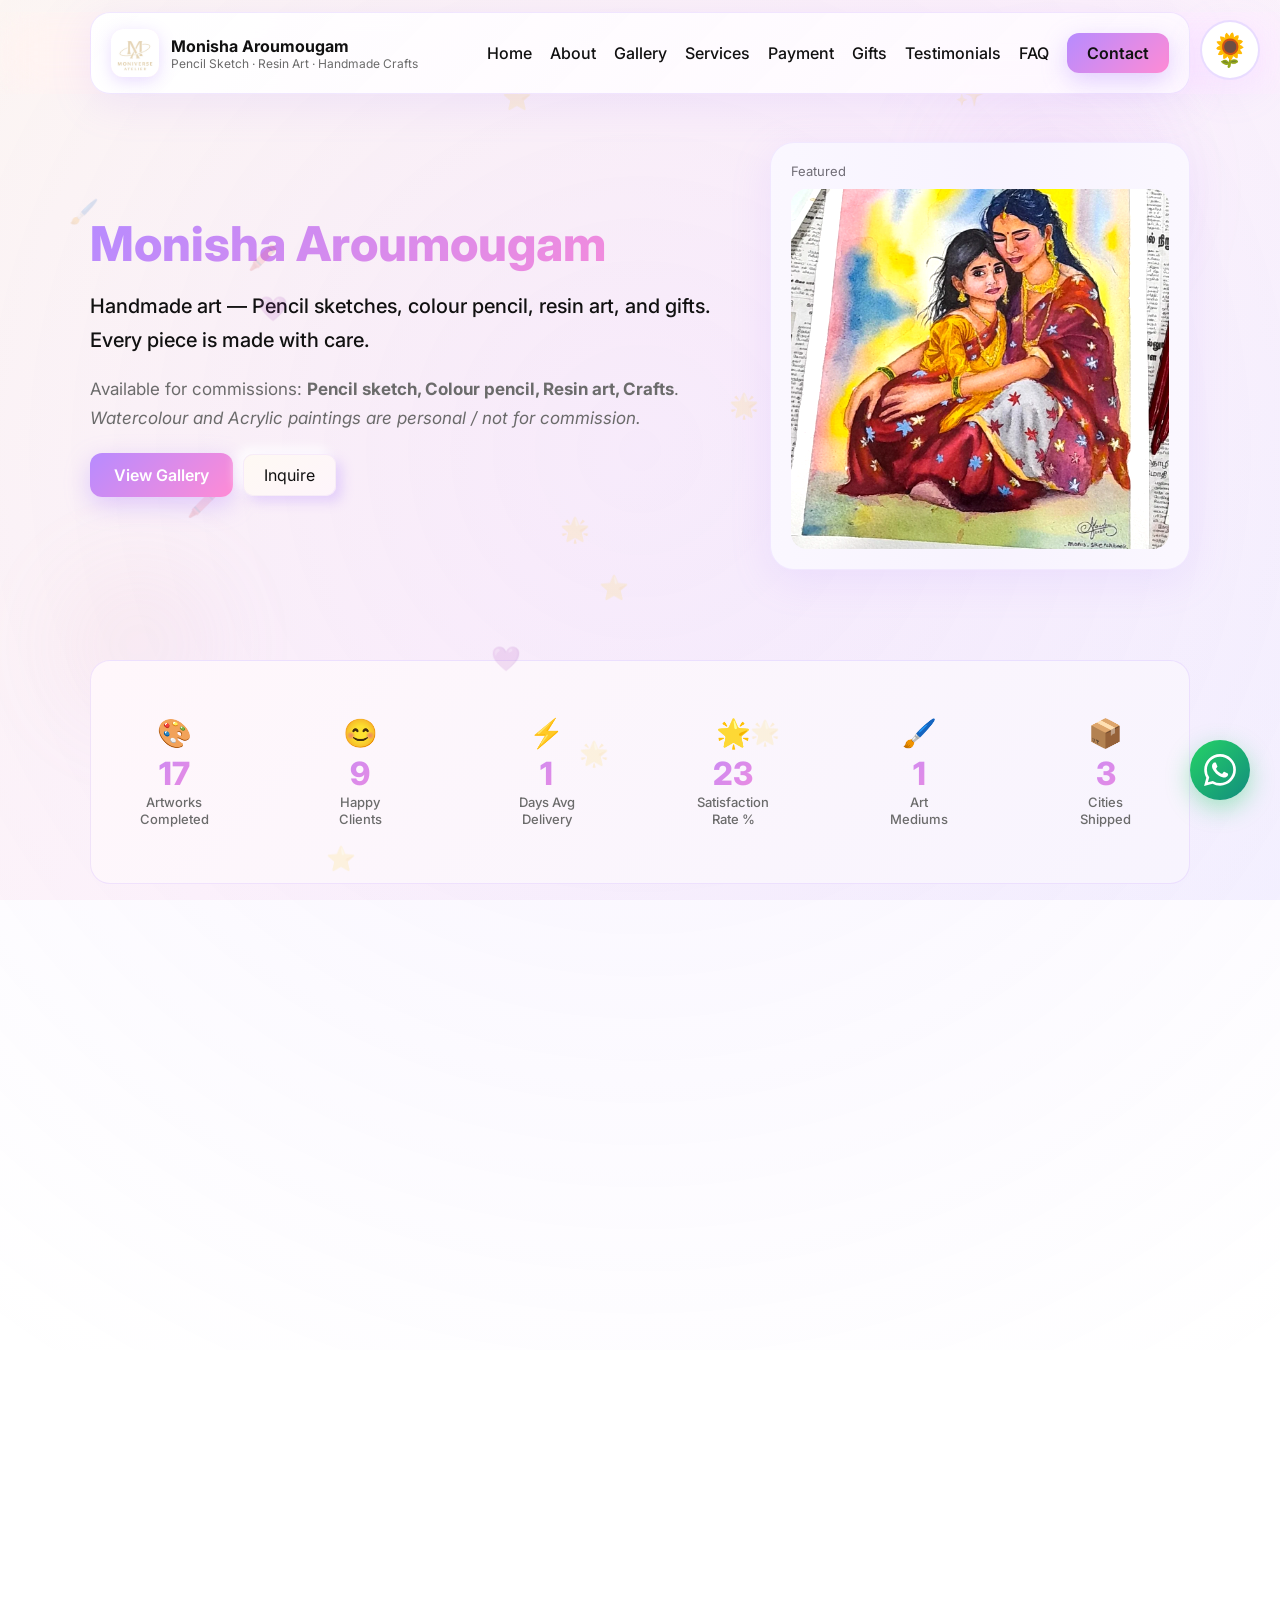
==== index.html @ b769e601 "Add files via upload" ====
﻿<!doctype html>
<html lang="en">

<head>
  <meta charset="utf-8" />
  <meta name="viewport" content="width=device-width, initial-scale=1" />
  <title>Monisha A — Portfolio | Pencil Sketches, Resin Art & Handmade Crafts</title>
  <meta name="description"
    content="Portfolio of Monisha Aroumougam — Professional artist specializing in pencil sketches, colour pencil art, resin art, and handmade crafts. Commission-based artwork available." />

  <!-- Favicon -->
  <link rel="icon" type="image/jpeg" href="DP2.jpg" />
  <link rel="apple-touch-icon" href="DP2.jpg" />
  <!-- Open Graph Meta Tags for Social Media -->
  <meta property="og:title" content="Monisha A — Artist Portfolio" />
  <meta property="og:description"
    content="Professional artist specializing in pencil sketches, colour pencil, resin art, and handmade crafts. Available for commissions." />
  <meta property="og:image" content="Featured-Image.webp" />
  <meta property="og:url" content="https://moniverse-atelier.vercel.app" />
  <meta property="og:type" content="website" />

  <!-- Twitter Card Meta Tags -->
  <meta name="twitter:card" content="summary_large_image" />
  <meta name="twitter:title" content="Monisha A — Artist Portfolio" />
  <meta name="twitter:description"
    content="Professional artist specializing in pencil sketches, colour pencil, resin art, and handmade crafts." />
  <meta name="twitter:image" content="Featured-Image.webp" />

  <!-- Additional SEO -->
  <meta name="keywords"
    content="pencil sketch artist, colour pencil art, resin art, handmade crafts, portrait artist, commission art, Pondicherry artist" />
  <meta name="author" content="Monisha Aroumougam" />
  <meta name="theme-color" content="#b78bff" />
  <link rel="preconnect" href="https://fonts.googleapis.com">
  <link rel="preconnect" href="https://fonts.gstatic.com" crossorigin>
  <link href="https://fonts.googleapis.com/css2?family=Inter:wght@400;500;600;700&display=swap" rel="stylesheet">
  <link rel="stylesheet" href="style.css">
</head>

<body>
  <!-- Loading Screen -->
  <div class="loading-screen">
    <div class="loader"></div>
  </div>

  <!-- Dark Mode Toggle -->
  <button class="theme-toggle" id="themeToggle" aria-label="Toggle dark mode">
    <span class="sunflower">🌻</span>
    <span class="owl">🦉</span>
  </button>

  <!-- Scroll Progress Indicator -->
  <div class="scroll-progress" id="scrollProgress"></div>

  <!-- Scroll to Top Button -->
  <button class="scroll-top" id="scrollTop" aria-label="Scroll to top">
    <svg fill="currentColor" viewBox="0 0 24 24">
      <path d="M7 14l5-5 5 5z" />
    </svg>
  </button>

  <!-- Floating WhatsApp Button -->
  <a href="https://wa.me/918903539297?text=Hi%20Monisha,%20I'm%20interested%20in%20commissioning%20artwork!"
    class="whatsapp-float" target="_blank" aria-label="Chat on WhatsApp">
    <svg viewBox="0 0 24 24">
      <path
        d="M17.472 14.382c-.297-.149-1.758-.867-2.03-.967-.273-.099-.471-.148-.67.15-.197.297-.767.966-.94 1.164-.173.199-.347.223-.644.075-.297-.15-1.255-.463-2.39-1.475-.883-.788-1.48-1.761-1.653-2.059-.173-.297-.018-.458.13-.606.134-.133.298-.347.446-.52.149-.174.198-.298.298-.497.099-.198.05-.371-.025-.52-.075-.149-.669-1.612-.916-2.207-.242-.579-.487-.5-.669-.51-.173-.008-.371-.01-.57-.01-.198 0-.52.074-.792.372-.272.297-1.04 1.016-1.04 2.479 0 1.462 1.065 2.875 1.213 3.074.149.198 2.096 3.2 5.077 4.487.709.306 1.262.489 1.694.625.712.227 1.36.195 1.871.118.571-.085 1.758-.719 2.006-1.413.248-.694.248-1.289.173-1.413-.074-.124-.272-.198-.57-.347m-5.421 7.403h-.004a9.87 9.87 0 01-5.031-1.378l-.361-.214-3.741.982.998-3.648-.235-.374a9.86 9.86 0 01-1.51-5.26c.001-5.45 4.436-9.884 9.888-9.884 2.64 0 5.122 1.03 6.988 2.898a9.825 9.825 0 012.893 6.994c-.003 5.45-4.437 9.884-9.885 9.884m8.413-18.297A11.815 11.815 0 0012.05 0C5.495 0 .16 5.335.157 11.892c0 2.096.547 4.142 1.588 5.945L.057 24l6.305-1.654a11.882 11.882 0 005.683 1.448h.005c6.554 0 11.89-5.335 11.893-11.893a11.821 11.821 0 00-3.48-8.413Z" />
    </svg>
  </a>

  <header>
    <div class="container navbar">
      <div class="logo">
        <div class="mark">
          <img src="DP2.jpg" alt="Monisha Aroumougam"
            style="width:48px;height:48px;border-radius:12px;object-fit:cover;" />
        </div>
        <div>
          <div style="font-weight:700;color:var(--text)">Monisha Aroumougam</div>
          <div style="font-size:12px;color:var(--muted)">Pencil Sketch · Resin Art · Handmade Crafts</div>
        </div>
      </div>
      <nav>
        <ul>
          <li><a href="#home">Home</a></li>
          <li><a href="#about">About</a></li>
          <li><a href="#gallery">Gallery</a></li>
          <li><a href="#services">Services</a></li>
          <li><a href="#payment-methods">Payment</a></li>
          <li><a href="#gift-recommendations">Gifts</a></li>
          <li><a href="#testimonials">Testimonials</a></li>
          <li><a href="#faq">FAQ</a></li>
          <li><a href="#contact" class="cta">Contact</a></li>
        </ul>
      </nav>
      <button class="hamburger" aria-label="menu" id="menuBtn">☰</button>
    </div>
  </header>

  <!-- Parallax Background Shapes -->
  <div class="parallax-bg" id="parallaxBg">
    <div class="parallax-shape shape-1"></div>
    <div class="parallax-shape shape-2"></div>
  </div>

  <main class="container">
    <section id="home" class="hero">
      <div class="hero-left">
        <h1>Monisha Aroumougam</h1>
        <p class="lead">Handmade art — Pencil sketches, colour pencil, resin art, and gifts. Every piece is made with
          care.</p>
        <p>Available for commissions: <strong>Pencil sketch, Colour pencil, Resin art, Crafts</strong>.<br>
          <em>Watercolour and Acrylic paintings are personal / not for commission.</em></p>
        <div style="margin-top:16px;display:flex;gap:10px;align-items:center;flex-wrap:wrap;">
          <a href="#gallery" class="cta"
            style="padding:12px 24px;border-radius:12px;font-weight:600;text-decoration:none;position:relative;z-index:1;">View
            Gallery</a>
          <a href="#contact" class="neuro-btn"
            style="padding:10px 20px;border-radius:10px;color:var(--text);text-decoration:none;position:relative;z-index:1;">Inquire</a>
        </div>
      </div>

      <aside class="hero-card float-element">
        <div style="font-size:13px;color:var(--muted);margin-bottom:10px">Featured</div>
        <div class="featured sketch-effect" id="featured">
          <!-- replace with a featured artwork -->
          <img src="Featured-Image.webp" alt="Featured artwork" loading="lazy" />
        </div>
      </aside>
    </section>

    <!-- Floating Art Particles Background -->
    <div class="particle-bg" id="particleBg"></div>

    <!-- Stats Section -->
    <div class="stats-section animated-gradient">
      <div class="stats-grid">
        <div class="stat-item">
          <div class="stat-icon">🎨</div>
          <div class="stat-number" data-target="75">0</div>
          <div class="stat-label">Artworks<br>Completed</div>
        </div>
        <div class="stat-item">
          <div class="stat-icon">😊</div>
          <div class="stat-number" data-target="40">0</div>
          <div class="stat-label">Happy<br>Clients</div>
        </div>
        <div class="stat-item">
          <div class="stat-icon">⚡</div>
          <div class="stat-number" data-target="5">0</div>
          <div class="stat-label">Days Avg<br>Delivery</div>
        </div>
        <div class="stat-item">
          <div class="stat-icon">🌟</div>
          <div class="stat-number" data-target="100">0</div>
          <div class="stat-label">Satisfaction<br>Rate %</div>
        </div>
        <div class="stat-item">
          <div class="stat-icon">🖌️</div>
          <div class="stat-number" data-target="6">0</div>
          <div class="stat-label">Art<br>Mediums</div>
        </div>
        <div class="stat-item">
          <div class="stat-icon">📦</div>
          <div class="stat-number" data-target="15">0</div>
          <div class="stat-label">Cities<br>Shipped</div>
        </div>
      </div>
    </div>

    <!-- Signature Section -->
    <div class="signature-container" id="signatureSection">
      <img src="Signature.jpg" alt="Monisha's Signature" class="signature-img" id="signatureImg"
        onerror="this.style.display='none'" />
    </div>

    <section id="about" class="glass-card" style="padding: 60px 0; margin: 20px 0; border-radius: 20px;">
      <h2 class="section-title">About</h2>
      <div class="about-grid">
        <div class="about-card glass-card">
          <p style="margin-top:0">Monisha Aroumougam is an independent artist who creates pencil sketches, colour pencil
            pieces, resin art and handmade crafts. She enjoys working with texture, subtle colour palettes and sometimes
            experiments with watercolour & acrylic for personal projects.</p>
          <p class="lead">She currently does not take commissions for Watercolour and Acrylic Painting.</p>
          <p style="color:var(--muted)">Location: Pondicherry, India · Languages: English, Tamil</p>
        </div>
        <div>
          <div
            style="background:linear-gradient(135deg,#fff7fb,#f6f9ff);padding:12px;border-radius:12px;box-shadow:var(--shadow)">
            <img src="DP2.jpg" alt="Artist photo" style="border-radius:10px;" />
          </div>
        </div>
      </div>
    </section>

    <section id="gallery">
      <h2 class="section-title">Gallery</h2>
      <p class="lead">Click an image to view larger. Use filters to see specific categories.</p>

      <div class="filters" id="filters">
        <button class="filter-btn active" data-filter="all">All</button>
        <button class="filter-btn" data-filter="pencil">Pencil Sketch</button>
        <button class="filter-btn" data-filter="colour">Colour Pencil</button>
        <button class="filter-btn" data-filter="watercolour">Watercolour (Not for commission)</button>
        <button class="filter-btn" data-filter="acrylic">Acrylic (Not for commission)</button>
        <button class="filter-btn" data-filter="resin">Resin Art</button>
        <button class="filter-btn" data-filter="craft">Handmade Crafts</button>
      </div>

      <div class="grid" id="galleryGrid">
        <!-- Example cards - replace src with real images -->

        <div class="card sketch-effect sketch-draw" data-cat="pencil">
          <img src="Pencil-Image.webp" alt="Pencil sketch 1" loading="lazy" />
          <div class="meta">
            <div style="font-weight:600">Pencil Sketch — Portrait</div>
            <div class="badge">Pencil</div>
          </div>
        </div>

        <div class="card sketch-effect sketch-draw" data-cat="colour">
          <img src="ColorPencil-Image.webp" alt="Colour pencil 1" loading="lazy" />
          <div class="meta">
            <div style="font-weight:600">Colour Pencil — Flower study</div>
            <div class="badge">Colour Pencil</div>
          </div>
        </div>

        <div class="card sketch-effect sketch-draw" data-cat="watercolour">
          <img src="WaterColor-Image.webp" alt="Watercolour 1" loading="lazy" />
          <div class="meta">
            <div style="font-weight:600">Watercolour — Study</div>
            <div class="badge">Watercolour — Personal</div>
          </div>
        </div>

        <div class="card" data-cat="acrylic" data-images="Acrylic-Image.webp, acrylic 31.jpeg, arcylic 32.jpeg">
          <img src="Acrylic-Image.webp" alt="Acrylic 1" loading="lazy" />
          <div class="meta">
            <div style="font-weight:600">Acrylic — Experiment</div>
            <div class="badge">Acrylic — Personal</div>
          </div>
        </div>

        <div class="card" data-cat="resin"
          data-images="ResinArt-Image.webp, ResinArt2-Image.webp, ResinArt3-Image.jpeg">
          <img src="ResinArt-Image.webp" alt="Resin art preview" loading="lazy" />
          <div class="meta">
            <div style="font-weight:600">Resin Coaster — Ocean theme</div>
            <div class="badge">Resin</div>
          </div>
        </div>


        <div class="card" data-cat="craft">
          <img src="Handmade-Image.webp" alt="Handmade card 1" />
          <div class="meta">
            <div style="font-weight:600">Handmade Card — Birthday</div>
            <div class="badge">Craft</div>
          </div>
        </div>

      </div>

      <!-- Lightbox -->
      <div class="lightbox" id="lightbox">
        <button id="prevBtn" class="lightbox-nav-btn lightbox-prev" aria-label="Previous image">◀</button>
        <div class="view">
          <button id="closeLight" class="lightbox-close">✕</button>
          <img id="lightboxImage" src="" alt="Artwork" />
        </div>
        <button id="nextBtn" class="lightbox-nav-btn lightbox-next" aria-label="Next image">▶</button>
      </div>


    </section>


    <section id="services">
      <h2 class="section-title">Pricing & Commissions</h2>
      <p class="lead">
        Beginner strategy: affordable rates to build portfolio.<br>
        Models: by size, by medium, by complexity.<br>
        <strong>For detailed pricing and custom quotes, DM me on WhatsApp!</strong>
      </p>

      <div class="services-grid">
        <div class="service">
          <h3>Pencil Sketch</h3>
          <p class="lead">A4 = ₹500 · A3 = ₹1000</p>
          <p style="font-weight:700">+ ₹500 per extra character/head</p>
        </div>

        <div class="service">
          <h3>Colour Pencil</h3>
          <p class="lead">A4 = ₹1000 · A3 = ₹1800</p>
          <p style="font-weight:700">+ ₹700 per extra character/head</p>
        </div>

        <div class="service not-available">
          <h3>Watercolour</h3>
          <p class="lead">Personal works — not accepting commissions.</p>
          <p style="font-weight:700">Not Available</p>
        </div>

        <div class="service not-available">
          <h3>Acrylic Painting</h3>
          <p class="lead">Personal / experimental works — not accepting commissions.</p>
          <p style="font-weight:700">Not Available</p>
        </div>

        <div class="service">
          <h3>Resin Art</h3>
          <p class="lead">Custom resin pieces — pricing based on size/design.</p>
          <p style="font-weight:700">Starting ₹150</p>
        </div>

        <div class="service">
          <h3>Handmade Crafts</h3>
          <p class="lead">Cards, small gifts, custom packaging.</p>
          <p style="font-weight:700">Custom pricing</p>
        </div>


      </div>
      </div>
    </section>

    <!-- Instagram Call-to-Action Section -->
    <section id="instagram" class="instagram-section">
      <div class="instagram-header">
        <h2 class="section-title">Follow My Journey</h2>
        <p class="lead">See my latest artworks and behind-the-scenes on Instagram</p>
        <a href="https://www.instagram.com/moniverse_atelier?igsh=ODVkd2xha3pjNDhz" target="_blank"
          class="instagram-handle">
          <svg width="24" height="24" viewBox="0 0 24 24" fill="white">
            <path
              d="M12 2.163c3.204 0 3.584.012 4.85.07 3.252.148 4.771 1.691 4.919 4.919.058 1.265.069 1.645.069 4.849 0 3.205-.012 3.584-.069 4.849-.149 3.225-1.664 4.771-4.919 4.919-1.266.058-1.644.07-4.85.07-3.204 0-3.584-.012-4.849-.07-3.26-.149-4.771-1.699-4.919-4.92-.058-1.265-.07-1.644-.07-4.849 0-3.204.013-3.583.07-4.849.149-3.227 1.664-4.771 4.919-4.919 1.266-.057 1.645-.069 4.849-.069zm0-2.163c-3.259 0-3.667.014-4.947.072-4.358.2-6.78 2.618-6.98 6.98-.059 1.281-.073 1.689-.073 4.948 0 3.259.014 3.668.072 4.948.2 4.358 2.618 6.78 6.98 6.98 1.281.058 1.689.072 4.948.072 3.259 0 3.668-.014 4.948-.072 4.354-.2 6.782-2.618 6.979-6.98.059-1.28.073-1.689.073-4.948 0-3.259-.014-3.667-.072-4.947-.196-4.354-2.617-6.78-6.979-6.98-1.281-.059-1.69-.073-4.949-.073zm0 5.838c-3.403 0-6.162 2.759-6.162 6.162s2.759 6.163 6.162 6.163 6.162-2.759 6.162-6.163c0-3.403-2.759-6.162-6.162-6.162zm0 10.162c-2.209 0-4-1.79-4-4 0-2.209 1.791-4 4-4s4 1.791 4 4c0 2.21-1.791 4-4 4zm6.406-11.845c-.796 0-1.441.645-1.441 1.44s.645 1.44 1.441 1.44c.795 0 1.439-.645 1.439-1.44s-.644-1.44-1.439-1.44z" />
          </svg>
          @moniverse_atelier
        </a>
      </div>
    </section>

    <!-- Testimonials Section -->
    <section id="testimonials">
      <h2 class="section-title">Client Testimonials</h2>
      <p class="lead">What my clients say about their commissioned artwork</p>

      <div class="testimonials-wrapper">
        <div class="testimonials-grid" id="testimonialsGrid">
          <div class="testimonial">
            <p class="testimonial-text">"Monisha created a beautiful pencil sketch of my family. The attention to detail
              was incredible and she captured everyone's expressions perfectly. Highly recommended!"</p>
            <div class="testimonial-author">
              <img src="https://ui-avatars.com/api/?name=Priya+Kumar&background=b78bff&color=fff" alt="Priya Kumar" />
              <div class="testimonial-author-info">
                <div class="testimonial-name">Priya Kumar</div>
                <div class="testimonial-role">Family Portrait Client</div>
                <div class="testimonial-stars">★★★★★</div>
              </div>
            </div>
          </div>

          <div class="testimonial">
            <p class="testimonial-text">"The resin coasters I ordered are absolutely stunning! They look even better in
              person. Perfect gift for my friend's housewarming. Will definitely order again."</p>
            <div class="testimonial-author">
              <img src="https://ui-avatars.com/api/?name=Ragul+Raj&background=ff8bd5&color=fff" alt="Rahul Sharma" />
              <div class="testimonial-author-info">
                <div class="testimonial-name">Ragul Raj</div>
                <div class="testimonial-role">Resin Art Client</div>
                <div class="testimonial-stars">★★★★★</div>
              </div>
            </div>
          </div>

          <div class="testimonial">
            <p class="testimonial-text">"I commissioned a pencil portrait of my Pencil Sketch and I'm blown away by the
              result. Monisha is incredibly talented and professional. Worth every rupee!"</p>
            <div class="testimonial-author">
              <img src="https://ui-avatars.com/api/?name=Christy&background=ffb86b&color=fff" alt="Anjali Reddy" />
              <div class="testimonial-author-info">
                <div class="testimonial-name">Christy</div>
                <div class="testimonial-role">Pencil Portrait Client</div>
                <div class="testimonial-stars">★★★★★</div>
              </div>
            </div>
          </div>

          <div class="testimonial">
            <p class="testimonial-text">"Ordered a custom handmade birthday card and it exceeded all expectations! The
              craftsmanship and attention to detail were amazing. My friend loved it!"</p>
            <div class="testimonial-author">
              <img src="https://ui-avatars.com/api/?name=Leo+Das&background=b78bff&color=fff" alt="Leo Das" />
              <div class="testimonial-author-info">
                <div class="testimonial-name">Leo Das</div>
                <div class="testimonial-role">Handmade Craft Client</div>
                <div class="testimonial-stars">★★★★★</div>
              </div>
            </div>
          </div>

          <div class="testimonial">
            <p class="testimonial-text">"Got a pencil sketch of my parents as an anniversary gift. The level of detail
              and emotion captured in the artwork was phenomenal. Highly professional service!"</p>
            <div class="testimonial-author">
              <img src="https://ui-avatars.com/api/?name=Barath&background=ff8bd5&color=fff" alt="Barath" />
              <div class="testimonial-author-info">
                <div class="testimonial-name">Barath</div>
                <div class="testimonial-role">Pencil Sketch Client</div>
                <div class="testimonial-stars">★★★★★</div>
              </div>
            </div>
          </div>
        </div>

        <!-- Testimonial Navigation Dots -->
        <div class="testimonial-nav" id="testimonialNav"></div>
    </section>

    <!-- FAQ Section -->
    <section id="faq">
      <h2 class="section-title">Frequently Asked Questions</h2>
      <p class="lead">Common questions about commissions, pricing, and process</p>

      <div class="faq-container">
        <div class="faq-item">
          <button class="faq-question">
            <span>How long does it take to complete a commission?</span>
            <span class="faq-icon">▼</span>
          </button>
          <div class="faq-answer">
            <p>Typically, pencil sketches take 3-5 days, colour pencil works take 5-7 days, and resin art takes 7-10
              days depending on complexity. Rush orders may be available for an additional fee.</p>
          </div>
        </div>

        <div class="faq-item">
          <button class="faq-question">
            <span>What do I need to provide for a portrait commission?</span>
            <span class="faq-icon">▼</span>
          </button>
          <div class="faq-answer">
            <p>Please provide high-quality reference photos (clear, well-lit, and high resolution). Multiple angles are
              helpful. Let me know the size you want (A4 or A3) and any specific details or preferences.</p>
          </div>
        </div>

        <div class="faq-item">
          <button class="faq-question">
            <span>Do you ship artwork, or is it pickup only?</span>
            <span class="faq-icon">▼</span>
          </button>
          <div class="faq-answer">
            <p>I offer both options! Local pickup is available in Pondicherry. For shipping, I carefully package all
              artwork and ship via reliable courier services. Shipping costs are calculated based on location and size.
            </p>
          </div>
        </div>

        <div class="faq-item">
          <button class="faq-question">
            <span>What is your payment process?</span>
            <span class="faq-icon">▼</span>
          </button>
          <div class="faq-answer">
            <p>I require 50% advance payment to start the commission, and the remaining 50% upon completion before
              shipping/delivery. Payments can be made via UPI, bank transfer, or other digital payment methods.</p>
          </div>
        </div>

        <div class="faq-item">
          <button class="faq-question">
            <span>Can I request revisions?</span>
            <span class="faq-icon">▼</span>
          </button>
          <div class="faq-answer">
            <p>Yes! I provide progress updates and allow minor revisions during the sketching phase. Major changes after
              completion may incur additional charges. Clear communication upfront helps ensure you get exactly what you
              want.</p>
          </div>
        </div>

        <div class="faq-item">
          <button class="faq-question">
            <span>Do you accept commissions for watercolour or acrylic paintings?</span>
            <span class="faq-icon">▼</span>
          </button>
          <div class="faq-answer">
            <p>Currently, I'm not accepting commissions for watercolour or acrylic paintings as these are
              personal/experimental projects. However, I'm happy to create pencil sketches, colour pencil art, resin
              pieces, or handmade crafts for you!</p>
          </div>
        </div>
      </div>
    </section>

    <!-- Payment Methods Section -->
    <section id="payment-methods">
      <h2 class="section-title">Payment Methods</h2>
      <p class="lead">Flexible payment options for your convenience</p>

      <div class="payment-grid">
        <div class="payment-card">
          <div class="payment-icon">📱</div>
          <h3>UPI</h3>
          <p>Quick and secure digital payment via UPI apps</p>
        </div>

        <div class="payment-card">
          <div class="payment-icon">🏦</div>
          <h3>Bank Transfer</h3>
          <p>Direct bank account transfer for larger orders</p>
        </div>

        <div class="payment-card">
          <div class="payment-icon">💳</div>
          <h3>Google Pay</h3>
          <p>Easy payments through Google Pay app</p>
        </div>

        <div class="payment-card">
          <div class="payment-icon">💰</div>
          <h3>Cash on Delivery</h3>
          <p>Local pickup in Pondicherry with cash payment</p>
        </div>
      </div>

      <p class="lead" style="text-align: center; margin-top: 30px; font-size: 16px;">
        50% advance payment required to start your commission · Remaining 50% upon completion
      </p>
    </section>

    <!-- Gift Recommendations Section -->
    <section id="gift-recommendations">
      <h2 class="section-title">Perfect Gift Ideas</h2>
      <p class="lead">Custom packages for every occasion</p>

      <div class="gift-grid">
        <div class="gift-card">
          <div class="gift-emoji">🎂</div>
          <h3>Birthday Surprise</h3>
          <p class="gift-desc">Custom portrait or sketch of the birthday person</p>
          <ul class="gift-features">
            <li>Pencil or colour pencil portrait</li>
            <li>A4 size with custom frame</li>
            <li>Ready in 5-7 days</li>
          </ul>
        </div>

        <div class="gift-card">
          <div class="gift-emoji">💍</div>
          <h3>Anniversary Gift</h3>
          <p class="gift-desc">Romantic couple portrait or custom resin piece</p>
          <ul class="gift-features">
            <li>Couple portrait sketch</li>
            <li>Custom resin keepsake</li>
            <li>Personalized packaging</li>
          </ul>
        </div>

        <div class="gift-card">
          <div class="gift-emoji">🐾</div>
          <h3>Pet Portrait</h3>
          <p class="gift-desc">Immortalize your beloved pet</p>
          <ul class="gift-features">
            <li>Detailed pet sketch or portrait</li>
            <li>Various sizes available</li>
            <li>Perfect for pet lovers</li>
          </ul>
        </div>

        <div class="gift-card">
          <div class="gift-emoji">🏠</div>
          <h3>Housewarming Gift</h3>
          <p class="gift-desc">Beautiful resin coasters or custom wall art</p>
          <ul class="gift-features">
            <li>Custom resin coasters set</li>
            <li>Matching wall art</li>
            <li>Modern home décor style</li>
          </ul>
        </div>
      </div>

      <div style="text-align: center; margin-top: 40px;">
        <p class="lead">Have a unique gift idea in mind? <strong>DM me on WhatsApp</strong> for a personalized quote!
        </p>
      </div>
    </section>

    <section id="contact">
      <h2 class="section-title">Contact</h2>
      <p class="lead">Send an inquiry — we'll reply via email or WhatsApp.</p>

      <div id="contactGrid" style="display:grid;grid-template-columns:1fr 360px;gap:18px;align-items:start">
        <!-- Formspree form -->
        <form id="contactForm" class="about-card">
          <input type="text" name="name" id="name" placeholder="Your name" autocomplete="name" required />
          <input type="email" name="email" id="email" placeholder="Your email" autocomplete="email" required />
          <textarea name="message" id="message" rows="6" placeholder="Message (include what you'd like commissioned)"
            autocomplete="off" required></textarea>
          <div style="display:flex;gap:8px;align-items:center">
            <button type="submit">Send Inquiry</button>
            <div style="color:var(--muted);font-size:13px">
              Or email: <a href="mailto:monissketchbook@gmail.com">monissketchbook@gmail.com</a>
            </div>
          </div>
          <div id="formMsg" style="margin-top:8px;color:green;display:none"></div>
        </form>


        <div class="about-card">
          <h4 style="margin-top:0">Social</h4>
          <p class="lead">Connect with me on:</p>
          <div class="social-links">
            <!-- Instagram -->
            <a href="https://www.instagram.com/moniverse_atelier?igsh=ODVkd2xha3pjNDhz" target="_blank"
              aria-label="Instagram" class="social instagram">
              <img src="https://cdn-icons-png.flaticon.com/512/2111/2111463.png" alt="Instagram" />
            </a>

            <!-- WhatsApp -->
            <a href="https://wa.me/918903539297" target="_blank" aria-label="WhatsApp" class="social whatsapp">
              <img src="https://cdn-icons-png.flaticon.com/512/2111/2111728.png" alt="WhatsApp" />
            </a>

            <!-- Email -->
            <a href="mailto:monissketchbook@gmail.com?subject=Commission%20Inquiry&body=Hi%20Monisha,%0D%0A%0D%0AI%20would%20like%20to%20commission%20a%20sketch.%20Please%20let%20me%20know%20the%20details.%0D%0A%0D%0AThanks!"
              aria-label="Email" class="social mail">
              <img src="https://cdn-icons-png.flaticon.com/512/732/732200.png" alt="Email" />
            </a>
          </div>

        </div>
      </div>

    </section>

  </main>

  <footer class="container">
    <div style="display:flex;justify-content:space-between;align-items:center;flex-wrap:wrap;gap:16px"
      class="footer-content">
      <div class="copyright-text">
        <span id="year"></span> <a href="https://www.linkedin.com/in/monisha-aroumougam-79ab1b31b" target="_blank"
          rel="noopener noreferrer" class="artist-name" style="text-decoration: none; cursor: pointer;">Monisha
          Aroumougam</a>. All rights reserved.
      </div>
      <a href="https://www.linkedin.com/in/mappillai-meeran-a-5ba0a128a" target="_blank" class="developer-credit"
        style="text-decoration: none;">Built by Mappillai Meeran.dev</a>
    </div>
  </footer>

  <script src="script.js"></script>


</body>

</html>
---- style.css ----
﻿    /* Scroll Animations */
    .scroll-reveal {
      opacity: 0;
      transform: translateY(30px);
      transition: opacity 0.6s ease, transform 0.6s ease;
    }
    .scroll-reveal.visible {
      opacity: 1;
      transform: translateY(0);
    }

    /* Client Stats Section */
    .stats-section {
      background: linear-gradient(135deg, rgba(183,139,255,0.1), rgba(255,139,213,0.1));
      border-radius: 24px;
      padding: 48px 32px;
      margin: 60px 0;
      border: 1px solid rgba(183,139,255,0.2);
      animation: fadeIn 1s ease-out;
    }
    .stats-grid {
      display: grid;
      grid-template-columns: repeat(auto-fit, minmax(200px, 1fr));
      gap: 32px;
      text-align: center;
    }
    .stat-item {
      transition: var(--transition);
    }
    .stat-item:hover {
      transform: translateY(-8px);
    }
    .stat-number {
      font-size: 48px;
      font-weight: 800;
      background: linear-gradient(135deg, var(--accent), var(--accent-secondary));
      -webkit-background-clip: text;
      -webkit-text-fill-color: transparent;
      background-clip: text;
      margin-bottom: 8px;
    }
    .stat-label {
      font-size: 16px;
      color: var(--muted);
      font-weight: 600;
    }

    /* Ensure navigation and logo text are visible in dark mode */
    [data-theme='dark'] nav ul li a {
      color: #f0f0f0 !important;
    }
    [data-theme='dark'] nav ul li a:hover {
      color: var(--accent) !important;
    }
    [data-theme='dark'] nav ul li a.cta {
      color: #fff !important;
      background: linear-gradient(135deg, #c9a0ff, #ff9ed5) !important;
    }
    [data-theme='dark'] .logo > div > div:first-child {
      color: #f0f0f0 !important;
    }
    [data-theme='dark'] .logo > div > div:last-child {
      color: #c9a0ff !important;
    }
    /* ----------------- Base / Reset ----------------- */
    :root{
      --bg: linear-gradient(135deg, #fef9f3 0%, #fef5fb 50%, #f5f3ff 100%);
      --card: #ffffff;
      --text: #111;
      --muted: #6b6b6b;
      --accent: #b78bff;
      --accent-secondary: #ff8bd5;
      --accent-gold: #ffb86b;
      --accent-gradient: linear-gradient(135deg, #b78bff, #ff8bd5);
      --transition: all 0.4s cubic-bezier(0.4, 0, 0.2, 1);
      --hover-scale: scale(1.05);
      --shadow-hover: 0 20px 60px rgba(183,139,255,0.3);
      --card-radius: 20px;
      --glass: rgba(255,255,255,0.9);
      --shadow: 0 10px 40px rgba(183,139,255,0.15);
      --shadow-sm: 0 4px 12px rgba(183,139,255,0.1);
      --maxw: 1100px;
      --radius: 16px;
      font-family: 'Inter', sans-serif;
    }
    
    /* Dark Mode */
    [data-theme="dark"] {
      --bg: linear-gradient(135deg, #0f0e17 0%, #1a1625 50%, #1f1b2e 100%);
      --card: #1f1b2e;
      --text: #f0f0f0;
      --muted: #a0a0b0;
      --accent: #c9a0ff;
      --accent-secondary: #ff9ed5;
      --accent-gold: #ffb86b;
      --shadow: 0 10px 40px rgba(0,0,0,0.5);
      --shadow-hover: 0 20px 60px rgba(201,160,255,0.4);
      --shadow-sm: 0 4px 12px rgba(0,0,0,0.3);
      --glass: rgba(31,27,46,0.9);
    }
    *, *::before, *::after {
      box-sizing: border-box;
    }
    html,body{
      height:100%;
      margin:0;
      background:var(--bg);
      background-attachment: fixed;
      color:var(--text);
      scroll-behavior: smooth;
      overflow-x: hidden;
      -webkit-font-smoothing: antialiased;
      -moz-osx-font-smoothing: grayscale;
      transition: background 0.5s ease, color 0.3s ease;
      cursor: url('data:image/svg+xml;utf8,<svg xmlns="http://www.w3.org/2000/svg" width="24" height="24" viewBox="0 0 24 24"><path fill="%23b78bff" d="M7 2l10 10-4 1-2 4-4-4z"/></svg>') 4 4, auto;
    }
    body::before{
      content: '';
      position: fixed;
      top: -50%;
      right: -50%;
      width: 200%;
      height: 200%;
      background: radial-gradient(circle, rgba(183,139,255,0.1) 0%, transparent 70%);
      animation: float 20s ease-in-out infinite;
      pointer-events: none;
      z-index: 0;
    }
    [data-theme="dark"] body::before{
      background: radial-gradient(circle, rgba(201,160,255,0.15) 0%, transparent 70%);
    }
    @keyframes float {
      0%, 100% { transform: translate(0, 0) rotate(0deg); }
      33% { transform: translate(30px, -30px) rotate(120deg); }
      66% { transform: translate(-20px, 20px) rotate(240deg); }
    }
    
    /* Loading Screen */
    .loading-screen{
      position: fixed;
      inset: 0;
      background: linear-gradient(135deg, #b78bff, #ff8bd5);
      display: flex;
      align-items: center;
      justify-content: center;
      z-index: 9999;
      transition: opacity 0.5s, visibility 0.5s;
    }
    .loading-screen.hidden{
      opacity: 0;
      visibility: hidden;
    }
    .loader{
      width: 60px;
      height: 60px;
      border: 4px solid rgba(255,255,255,0.3);
      border-top-color: #fff;
      border-radius: 50%;
      animation: spin 1s linear infinite;
    }
    @keyframes spin {
      to { transform: rotate(360deg); }
    }
    a{
      color:inherit;
      text-decoration:none;
      transition: var(--transition); /* Add transition for smoother hover effects */
    }
    img{
      max-width:100%;
      display:block;
      height: auto;
    }

    /* ----------------- Layout ----------------- */
    .container{
      width:92%;
      max-width:var(--maxw);
      margin:0 auto;
      position: relative;
      z-index: 1;
    }
    header{
      backdrop-filter: blur(20px) saturate(180%);
      -webkit-backdrop-filter: blur(20px) saturate(180%);
      position:sticky;
      top:12px;
      z-index:50;
      animation: slideDown 0.6s ease-out;
    }
    @keyframes slideDown {
      from { opacity: 0; transform: translateY(-20px); }
      to { opacity: 1; transform: translateY(0); }
    }
    .navbar{
      display:flex;
      align-items:center;
      justify-content:space-between;
      padding:16px 20px;
      border-radius:20px;
      background:linear-gradient(135deg, rgba(255,255,255,0.95), rgba(254,249,255,0.9));
      box-shadow:var(--shadow);
      border: 1px solid rgba(183,139,255,0.2);
      transition: var(--transition);
    }
    [data-theme="dark"] .navbar{
      background:linear-gradient(135deg, rgba(31,27,46,0.95), rgba(26,22,37,0.9));
      border-color: rgba(201,160,255,0.3);
    }
    .navbar:hover{
      box-shadow: var(--shadow-hover);
      transform: translateY(-2px);
    }
    .logo{
      display:flex;
      gap:12px;
      align-items:center;
    }
    .logo > div{
      color: var(--text);
    }
    [data-theme="dark"] .logo > div{
      color: #f0f0f0;
    }
    .logo .mark{
      width:48px;
      height:48px;
      border-radius:12px;
      background:linear-gradient(135deg,#f7e8ff,#ffe8f1);
      display:flex;
      align-items:center;
      justify-content:center;
      font-weight:700;
      color:#4a1f65;
      box-shadow: 0 4px 16px rgba(183,139,255,0.3);
      transition: var(--transition);
      position: relative;
      overflow: hidden;
    }
    .logo .mark::before{
      content: '';
      position: absolute;
      top: -50%;
      left: -50%;
      width: 200%;
      height: 200%;
      background: linear-gradient(45deg, transparent, rgba(255,255,255,0.5), transparent);
      transform: rotate(45deg);
      animation: shine 3s infinite;
    }
    @keyframes shine {
      0% { transform: translateX(-100%) translateY(-100%) rotate(45deg); }
      100% { transform: translateX(100%) translateY(100%) rotate(45deg); }
    }
    .logo:hover .mark{
      transform: scale(1.1) rotate(-5deg);
      box-shadow: 0 8px 24px rgba(183,139,255,0.5);
    }
    nav ul{
      display:flex;
      gap:18px;
      align-items:center;
      list-style:none;
      margin:0;
      padding:0;
    }
    nav ul li a{
      color: var(--text) !important;
      font-weight: 500;
      transition: var(--transition);
    }
    [data-theme="dark"] nav ul li a{
      color: #f0f0f0 !important;
    }
    nav ul li a:hover{
      color: var(--accent) !important;
    }
    .cta{
      padding:10px 20px;
      border-radius:12px;
      background:linear-gradient(135deg,var(--accent),var(--accent-secondary));
      color:#fff;
      font-weight:600;
      box-shadow:0 8px 24px rgba(183,139,255,0.4);
      transition: var(--transition);
      position: relative;
      overflow: hidden;
    }
    .cta::before{
      content: '';
      position: absolute;
      top: 50%;
      left: 50%;
      width: 0;
      height: 0;
      border-radius: 50%;
      background: rgba(255,255,255,0.3);
      transform: translate(-50%, -50%);
      transition: width 0.6s, height 0.6s;
    }
    .cta:hover::before{
      width: 300px;
      height: 300px;
    }
    .cta:hover {
      transform: translateY(-3px) scale(1.05);
      box-shadow: 0 12px 40px rgba(183,139,255,0.6);
    }
    .cta:active {
      transform: scale(0.95);
    }

    /* Hamburger (mobile) */
    .hamburger{
      display:none;
      border:0;
      background:none;
      font-size:22px;
      cursor: pointer;
      transition: color 0.3s ease;
      color: var(--text);
      position: relative; /* ensure z-index from media query applies */
    }
    [data-theme="dark"] .hamburger{
      color: #f0f0f0;
    }
    .hamburger:hover {
      color: var(--accent);
    }

    /* Navbar links hover effect */
    nav ul li a {
      position: relative;
      padding: 4px 0;
      transition: color 0.3s ease;
    }

    nav ul li a:hover {
      color: var(--accent);
    }

    /* underline animation */
    nav ul li a{
      position: relative;
    }
    nav ul li a::after {
      content: "";
      position: absolute;
      left: 0;
      bottom: -4px;
      width: 0%;
      height: 2px;
      background: var(--accent);
      transition: width 0.3s ease;
      border-radius: 2px;
    }

    nav ul li a:hover::after {
      width: 100%;
    }

    /* ----------------- Hero ----------------- */
    .hero{
      display:grid;
      grid-template-columns:1fr 420px;
      gap:40px;
      align-items:center;
      padding:60px 0;
      animation: fadeInUp 0.8s ease-out;
    }
    @keyframes fadeInUp {
      from { opacity: 0; transform: translateY(30px); }
      to { opacity: 1; transform: translateY(0); }
    }
    .hero-left h1{
      font-size:48px;
      margin:0 0 16px;
      background: linear-gradient(135deg, #b78bff 0%, #ff8bd5 50%, #ffb86b 100%);
      -webkit-background-clip: text;
      -webkit-text-fill-color: transparent;
      background-clip: text;
      font-weight: 800;
      line-height: 1.2;
      animation: gradientShift 3s ease infinite;
      background-size: 200% 200%;
    }
    @keyframes gradientShift {
      0%, 100% { background-position: 0% 50%; }
      50% { background-position: 100% 50%; }
    }
    .hero-left p{
      color:var(--muted);
      margin:0 0 20px;
      font-size: 17px;
      line-height: 1.7;
    }
    .hero-left p.lead{
      font-size: 20px;
      font-weight: 500;
      color: var(--text);
    }
    [data-theme="dark"] .hero-left p.lead{
      color: #e0e0e0;
      font-weight: 600;
    }
    [data-theme="dark"] .hero-left p{
      color: #b0b0c0;
    }
    .hero-card{
      background:var(--card);
      border-radius:24px;
      padding:20px;
      box-shadow:var(--shadow);
      transition: var(--transition);
      border: 1px solid rgba(183,139,255,0.2);
      position: relative;
      overflow: hidden;
    }
    .hero-card::before{
      content: '';
      position: absolute;
      top: -50%;
      left: -50%;
      width: 200%;
      height: 200%;
      background: linear-gradient(45deg, transparent, rgba(183,139,255,0.1), transparent);
      transform: rotate(45deg);
      transition: var(--transition);
    }
    .hero-card:hover::before{
      animation: cardShine 1.5s ease-in-out;
    }
    @keyframes cardShine {
      0% { transform: translateX(-100%) rotate(45deg); }
      100% { transform: translateX(100%) rotate(45deg); }
    }
    .hero-card:hover {
      transform: translateY(-8px) scale(1.02);
      box-shadow: 0 24px 60px rgba(183,139,255,0.4);
    }
    .featured{
      height:360px;
      border-radius:16px;
      overflow:hidden;
      display:flex;
      align-items:center;
      justify-content:center;
      background:linear-gradient(135deg,#fff,#faf6ff,#fff7fb);
      position: relative;
    }
    .featured img{
      transition: transform 0.6s cubic-bezier(0.4, 0, 0.2, 1);
    }
    .hero-card:hover .featured img{
      transform: scale(1.1) rotate(2deg);
    }

    /* ----------------- Sections ----------------- */
    section{
      padding:60px 0;
      scroll-margin-top: 80px;
      animation: fadeIn 1s ease-out;
    }
    @keyframes fadeIn {
      from { opacity: 0; }
      to { opacity: 1; }
    }
    h2.section-title{
      margin:0 0 24px;
      font-size:36px;
      font-weight: 800;
      background: linear-gradient(135deg, #b78bff, #ff8bd5);
      -webkit-background-clip: text;
      -webkit-text-fill-color: transparent;
      background-clip: text;
      position: relative;
      display: inline-block;
    }
    h2.section-title::after{
      content: '';
      position: absolute;
      bottom: -8px;
      left: 0;
      width: 60px;
      height: 4px;
      background: linear-gradient(90deg, var(--accent), var(--accent-gold));
      border-radius: 2px;
      animation: expandWidth 0.8s ease-out;
    }
    @keyframes expandWidth {
      from { width: 0; }
      to { width: 60px; }
    }
    p.lead{
      color:var(--muted);
      margin:0 0 18px;
    }
    [data-theme="dark"] p.lead{
      color: #b0b0c0;
    }

    /* About */
    .about-grid{
      display:grid;
      grid-template-columns:1fr 320px;
      gap:18px;
      align-items:center;
    }
    .about-card{
      background:var(--card);
      padding:32px;
      border-radius:20px;
      box-shadow:var(--shadow);
      transition: var(--transition);
      border: 1px solid rgba(183,139,255,0.15);
      position: relative;
      overflow: hidden;
    }
    .about-card::before{
      content: '';
      position: absolute;
      top: 0;
      left: -100%;
      width: 100%;
      height: 100%;
      background: linear-gradient(90deg, transparent, rgba(183,139,255,0.1), transparent);
      transition: left 0.6s;
    }
    .about-card:hover::before{
      left: 100%;
    }
    .about-card:hover {
      transform: translateY(-4px);
      box-shadow: 0 20px 60px rgba(183,139,255,0.3);
      border-color: rgba(183,139,255,0.3);
    }

    /* Gallery */
    .filters{
      display:flex;
      gap:10px;
      flex-wrap:wrap;
      margin-bottom:12px;
    }
    .filter-btn{
      padding:10px 18px;
      border-radius:999px;
      border:2px solid rgba(183,139,255,0.2);
      background:rgba(255,255,255,0.8);
      cursor:pointer;
      transition: var(--transition);
      font-weight: 500;
      position: relative;
      overflow: hidden;
    }
    .filter-btn::before{
      content: '';
      position: absolute;
      top: 50%;
      left: 50%;
      width: 0;
      height: 0;
      border-radius: 50%;
      background: rgba(183,139,255,0.1);
      transform: translate(-50%, -50%);
      transition: width 0.4s, height 0.4s;
    }
    .filter-btn:hover::before{
      width: 200px;
      height: 200px;
    }
    .filter-btn:hover {
      transform: translateY(-2px);
      border-color: rgba(183,139,255,0.4);
      box-shadow: 0 4px 16px rgba(183,139,255,0.2);
    }
    .filter-btn.active{
      background:linear-gradient(135deg,var(--accent),var(--accent-secondary));
      color:#fff;
      font-weight:700;
      border-color: transparent;
      box-shadow: 0 6px 20px rgba(183,139,255,0.5);
    }
    .filter-btn.active:hover{
      transform: translateY(-3px) scale(1.05);
      box-shadow: 0 8px 28px rgba(183,139,255,0.6);
    }
    .filter-btn:active{
      transform: scale(0.95);
    }
    .grid{
      display:grid;
      grid-template-columns:repeat(3,1fr);
      gap:12px;
    }
    .card{
      background:var(--card);
      border-radius:16px;
      overflow:hidden;
      box-shadow:var(--shadow);
      cursor:pointer;
      transition: var(--transition);
      border: 1px solid rgba(183,139,255,0.1);
      position: relative;
    }
    .card::after{
      content: '';
      position: absolute;
      top: 0;
      left: 0;
      right: 0;
      bottom: 0;
      background: linear-gradient(135deg, rgba(183,139,255,0.2), rgba(255,139,213,0.2));
      opacity: 0;
      transition: opacity 0.4s;
      pointer-events: none;
    }
    .card:hover::after{
      opacity: 1;
    }
    .card:hover {
      transform: translateY(-12px) scale(1.03);
      box-shadow: 0 24px 60px rgba(183,139,255,0.4);
      border-color: rgba(183,139,255,0.4);
    }
    .card img{
      transition: transform 0.6s cubic-bezier(0.4, 0, 0.2, 1);
    }
    .card:hover img{
      transform: scale(1.1);
    }
    .meta{
      padding:8px 10px;
    }
    .badge{
      display:inline-block;
      padding:6px 14px;
      border-radius:999px;
      font-size:12px;
      background:linear-gradient(135deg, #b78bff, #ff8bd5);
      color:#fff;
      font-weight:600;
      box-shadow: 0 4px 12px rgba(183,139,255,0.4);
      transition: var(--transition);
    }
    .card:hover .badge{
      transform: scale(1.1);
      box-shadow: 0 6px 20px rgba(183,139,255,0.6);
    }

    /* Lightbox */
    .lightbox{
      position:fixed;
      inset:0;
      display:none;
      align-items:center;
      justify-content:center;
      gap: 16px;
      background:rgba(0,0,0,0.6);
      z-index:80;
      padding: 16px;
    }
    .lightbox.open{
      display:flex;
    }
    .lightbox .view{
      max-width:95%;
      max-height:90%;
      border-radius:10px;
      overflow:hidden;
      background:#fff;
      padding:10px;
      position: relative;
    }
    .lightbox img{
      max-height:80vh;
      width:auto;
      display: block;
    }
    
    /* Lightbox Navigation Buttons */
    .lightbox-nav-btn {
      position: relative;
      width: 50px;
      height: 50px;
      border: none;
      background: linear-gradient(135deg, rgba(183,139,255,0.9), rgba(255,139,213,0.9));
      color: white;
      font-size: 24px;
      border-radius: 50%;
      cursor: pointer;
      transition: all 0.3s ease;
      box-shadow: 0 4px 16px rgba(0,0,0,0.3);
      display: flex;
      align-items: center;
      justify-content: center;
      flex-shrink: 0;
    }
    .lightbox-nav-btn:hover {
      background: linear-gradient(135deg, rgba(183,139,255,1), rgba(255,139,213,1));
      transform: scale(1.1);
      box-shadow: 0 6px 24px rgba(183,139,255,0.6);
    }
    .lightbox-nav-btn:active {
      transform: scale(0.95);
    }
    
    /* Lightbox Close Button */
    .lightbox-close {
      position: absolute;
      top: 8px;
      right: 8px;
      width: 40px;
      height: 40px;
      border: none;
      background: rgba(255,255,255,0.95);
      color: #333;
      font-size: 24px;
      border-radius: 50%;
      cursor: pointer;
      transition: all 0.3s ease;
      display: flex;
      align-items: center;
      justify-content: center;
      z-index: 10;
    }
    .lightbox-close:hover {
      background: #fff;
      transform: rotate(90deg);
      box-shadow: 0 2px 8px rgba(0,0,0,0.2);
    }

    /* Services */
    .services-grid{
      display:grid;
      grid-template-columns:repeat(3,1fr);
      gap:12px;
    }
    .service{
      background:var(--card);
      padding:28px;
      border-radius:18px;
      box-shadow:var(--shadow);
      transition: var(--transition);
      border: 1px solid rgba(183,139,255,0.15);
      position: relative;
      overflow: hidden;
    }
    .service::before{
      content: '';
      position: absolute;
      top: 0;
      left: 0;
      width: 100%;
      height: 4px;
      background: linear-gradient(90deg, var(--accent), var(--accent-gold));
      transform: scaleX(0);
      transition: transform 0.4s;
    }
    .service:hover::before{
      transform: scaleX(1);
    }
    .service:hover {
      transform: translateY(-8px);
      box-shadow: 0 20px 60px rgba(183,139,255,0.3);
      border-color: rgba(183,139,255,0.3);
    }
    .service h3{
      font-size: 20px;
      margin-bottom: 12px;
      color: var(--text);
    }
    [data-theme="dark"] .service h3{
      color: #f0f0f0;
    }

    /* Payment Methods Section */
    .payment-grid{
      display: grid;
      grid-template-columns: repeat(auto-fit, minmax(240px, 1fr));
      gap: 24px;
      margin: 40px 0;
    }
    .payment-card{
      background: var(--card);
      padding: 32px 24px;
      border-radius: 18px;
      box-shadow: var(--shadow);
      text-align: center;
      transition: var(--transition);
      border: 1px solid rgba(183,139,255,0.15);
    }
    .payment-card:hover{
      transform: translateY(-8px);
      box-shadow: var(--shadow-hover);
      border-color: rgba(183,139,255,0.3);
    }
    .payment-icon{
      font-size: 48px;
      margin-bottom: 16px;
    }
    .payment-card h3{
      font-size: 18px;
      margin-bottom: 10px;
      color: var(--accent);
    }
    .payment-card p{
      font-size: 14px;
      color: var(--muted);
      line-height: 1.6;
    }

    /* Gift Recommendations Section */
    .gift-grid{
      display: grid;
      grid-template-columns: repeat(auto-fit, minmax(280px, 1fr));
      gap: 28px;
      margin: 40px 0;
    }
    .gift-card{
      background: var(--card);
      padding: 32px;
      border-radius: 18px;
      box-shadow: var(--shadow);
      border: 1px solid rgba(183,139,255,0.15);
      transition: var(--transition);
      position: relative;
      overflow: hidden;
    }
    .gift-card::before{
      content: '';
      position: absolute;
      top: 0;
      left: 0;
      width: 100%;
      height: 4px;
      background: linear-gradient(90deg, var(--accent), var(--accent-secondary));
      transform: scaleX(0);
      transition: transform 0.4s;
    }
    .gift-card:hover::before{
      transform: scaleX(1);
    }
    .gift-card:hover{
      transform: translateY(-10px);
      box-shadow: var(--shadow-hover);
      border-color: rgba(183,139,255,0.3);
    }
    .gift-emoji{
      font-size: 56px;
      margin-bottom: 16px;
    }
    .gift-card h3{
      font-size: 20px;
      margin-bottom: 10px;
      color: var(--accent);
    }
    .gift-desc{
      font-size: 15px;
      color: var(--muted);
      margin-bottom: 18px;
      min-height: 40px;
    }
    .gift-features{
      list-style: none;
      padding: 0;
      margin: 0;
    }
    .gift-features li{
      font-size: 14px;
      color: var(--muted);
      padding: 8px 0;
      padding-left: 24px;
      position: relative;
    }
    .gift-features li::before{
      content: '✓';
      position: absolute;
      left: 0;
      color: var(--accent);
      font-weight: bold;
    }
    
    /* Diwali Offer Dark Mode */
    .diwali-offer{
      position: relative;
    }
    [data-theme="dark"] .diwali-offer{
      background: linear-gradient(135deg, #2d1b4e, #3a2950) !important;
      border: 2px solid var(--accent-gold);
      box-shadow: 0 0 30px rgba(201,160,255,0.3);
    }
    [data-theme="dark"] .diwali-offer h3,
    [data-theme="dark"] .diwali-offer p,
    [data-theme="dark"] .diwali-offer ul,
    [data-theme="dark"] .diwali-offer li{
      color: #fff !important;
    }
    [data-theme="dark"] .diwali-offer p[style*="color"]{
      color: var(--accent-gold) !important;
    }
    .not-available{
      opacity:0.6;
      border:1px dashed #f2cde9;
    }
    [data-theme="dark"] .not-available{
      border-color: rgba(201,160,255,0.3);
    }

    /* Testimonials */
    .testimonials-wrapper{
      position: relative;
      overflow: hidden;
      margin-top: 20px;
      padding: 20px 0;
    }
    .testimonials-grid{
      display: flex;
      gap: 30px;
      transition: transform 0.6s ease-in-out;
      will-change: transform;
      padding: 0 10%;
    }
    .testimonial{
      background: var(--card);
      padding: 24px;
      border-radius: 18px;
      box-shadow: var(--shadow);
      border: 1px solid rgba(183,139,255,0.15);
      transition: all 0.6s ease;
      position: relative;
      overflow: hidden;
      flex: 0 0 400px;
      min-width: 400px;
    }
    .testimonial.fade-out{
      opacity: 0.4;
      transform: scale(0.85);
      filter: blur(1px);
    }
    .testimonial.active{
      opacity: 1;
      transform: scale(1.05);
      box-shadow: 0 24px 60px rgba(183,139,255,0.5);
      z-index: 2;
    }
    .testimonial::before{
      content: '"';
      position: absolute;
      top: 10px;
      left: 20px;
      font-size: 60px;
      color: var(--accent);
      opacity: 0.2;
      font-family: Georgia, serif;
    }
    .testimonial:hover{
      transform: translateY(-4px);
      box-shadow: var(--shadow-hover);
      border-color: rgba(183,139,255,0.3);
    }
    .testimonial-text{
      font-style: italic;
      color: var(--text);
      margin-bottom: 16px;
      line-height: 1.6;
      position: relative;
      z-index: 1;
    }
    .testimonial-author{
      display: flex;
      align-items: center;
      gap: 12px;
    }
    .testimonial-author img{
      width: 48px;
      height: 48px;
      border-radius: 50%;
      border: 2px solid var(--accent);
    }
    .testimonial-author-info{
      flex: 1;
    }
    .testimonial-name{
      font-weight: 600;
      color: var(--text);
      margin-bottom: 2px;
    }
    .testimonial-role{
      font-size: 13px;
      color: var(--muted);
    }
    .testimonial-stars{
      color: var(--accent-gold);
      font-size: 16px;
    }
    
    /* Testimonial Navigation */
    .testimonial-nav{
      display: flex;
      justify-content: center;
      gap: 8px;
      margin-top: 24px;
    }
    .testimonial-dot{
      width: 10px;
      height: 10px;
      border-radius: 50%;
      background: rgba(183,139,255,0.3);
      border: none;
      cursor: pointer;
      transition: var(--transition);
      padding: 0;
    }
    .testimonial-dot:hover{
      background: rgba(183,139,255,0.6);
      transform: scale(1.2);
    }
    .testimonial-dot.active{
      background: var(--accent);
      width: 24px;
      border-radius: 5px;
    }

    /* FAQ */
    .faq-container{
      max-width: 800px;
      margin: 0 auto;
    }
    .faq-item{
      background: var(--card);
      border-radius: 16px;
      margin-bottom: 12px;
      box-shadow: var(--shadow-sm);
      border: 1px solid rgba(183,139,255,0.1);
      overflow: hidden;
      transition: var(--transition);
    }
    .faq-item:hover{
      border-color: rgba(183,139,255,0.3);
    }
    .faq-question{
      width: 100%;
      padding: 20px 24px;
      background: none;
      border: none;
      text-align: left;
      font-size: 16px;
      font-weight: 600;
      color: var(--text);
      cursor: pointer;
      display: flex;
      justify-content: space-between;
      align-items: center;
      transition: var(--transition);
    }
    .faq-question:hover{
      color: var(--accent);
    }
    .faq-icon{
      font-size: 20px;
      transition: transform 0.3s ease;
      color: var(--accent);
    }
    .faq-item.active .faq-icon{
      transform: rotate(180deg);
    }
    .faq-answer{
      max-height: 0;
      overflow: hidden;
      transition: max-height 0.3s ease, padding 0.3s ease;
      padding: 0 24px;
    }
    .faq-item.active .faq-answer{
      max-height: 500px;
      padding: 0 24px 20px 24px;
    }
    .faq-answer p{
      color: var(--muted);
      line-height: 1.7;
      margin: 0;
    }

    /* Contact */
    form{
      display:grid;
      gap:10px;
    }
    input,textarea{
      padding:12px;
      border-radius:8px;
      border:1px solid #e6e6e6;
      font-family: inherit;
      font-size: 15px;
      transition: border-color 0.2s ease;
    }
    input:focus,textarea:focus{
      outline: none;
      border-color: var(--accent);
    }
    textarea{
      resize: vertical;
      min-height: 100px;
    }
    button[type=submit]{
      padding:14px 28px;
      border-radius:12px;
      border:0;
      background:linear-gradient(135deg,var(--accent),var(--accent-secondary));
      color:#fff;
      font-weight:700;
      cursor: pointer;
      transition: var(--transition);
      font-size: 16px;
      box-shadow: 0 8px 24px rgba(183,139,255,0.4);
      position: relative;
      overflow: hidden;
    }
    button[type=submit]::before{
      content: '';
      position: absolute;
      top: 50%;
      left: 50%;
      width: 0;
      height: 0;
      border-radius: 50%;
      background: rgba(255,255,255,0.3);
      transform: translate(-50%, -50%);
      transition: width 0.6s, height 0.6s;
    }
    button[type=submit]:hover::before{
      width: 300px;
      height: 300px;
    }
    button[type=submit]:hover {
      transform: translateY(-3px) scale(1.05);
      box-shadow: 0 12px 40px rgba(183,139,255,0.6);
    }
    button[type=submit]:active{
      transform: scale(0.95);
    }

    footer{
      padding:20px 0;
      color:var(--muted);
    }
    .copyright-text{
      display: inline-flex;
      align-items: center;
      gap: 8px;
      font-size: 14px;
      color: var(--muted);
    }
    .copyright-text::before{
      content: '©';
      font-size: 18px;
      font-weight: 700;
      background: linear-gradient(135deg, var(--accent), var(--accent-secondary));
      -webkit-background-clip: text;
      -webkit-text-fill-color: transparent;
      background-clip: text;
    }
    .copyright-text .artist-name{
      font-weight: 600;
      color: var(--text);
      transition: var(--transition);
    }
    .copyright-text:hover .artist-name{
      background: linear-gradient(135deg, var(--accent), var(--accent-secondary));
      -webkit-background-clip: text;
      -webkit-text-fill-color: transparent;
      background-clip: text;
    }
    [data-theme="dark"] .copyright-text .artist-name{
      color: #f0f0f0;
    }
    .developer-credit{
      display: inline-flex;
      align-items: center;
      gap: 6px;
      padding: 8px 16px;
      background: linear-gradient(135deg, rgba(183,139,255,0.1), rgba(255,139,213,0.1));
      border-radius: 20px;
      border: 1px solid rgba(183,139,255,0.2);
      transition: var(--transition);
      font-weight: 600;
      color: var(--text);
    }
    .developer-credit:hover{
      background: linear-gradient(135deg, var(--accent), var(--accent-secondary));
      color: #fff;
      transform: translateY(-2px);
      box-shadow: 0 8px 20px rgba(183,139,255,0.4);
      border-color: transparent;
    }
    .developer-credit::before{
      content: '💻';
      font-size: 16px;
    }
    [data-theme="dark"] .developer-credit{
      background: linear-gradient(135deg, rgba(201,160,255,0.15), rgba(255,158,213,0.15));
      border-color: rgba(201,160,255,0.3);
      color: #f0f0f0;
    }
    .social-links {
      display:flex;
      gap:14px;
      align-items:center;
    }

    .social{
      position: relative;
      display: inline-block;
    }
    .social img {
      width:44px;
      height:44px;
      border-radius:50%;
      transition: transform 0.4s cubic-bezier(0.4, 0, 0.2, 1), box-shadow 0.4s ease;
      box-shadow: 0 4px 16px rgba(0,0,0,0.15);
    }
    .social:hover img{
      transform: translateY(-6px) scale(1.15) rotate(5deg);
    }

    /* Hover effects */
    .social.instagram:hover img {
      box-shadow: 0 8px 32px rgba(225,48,108,0.6);
    }

    .social.whatsapp:hover img {
      box-shadow: 0 8px 32px rgba(37,211,102,0.6);
    }

    .social.mail:hover img {
      box-shadow: 0 8px 32px rgba(217,48,37,0.6);
    }
    
    /* Dark Mode Toggle */
    .theme-toggle{
      position: fixed;
      top: 20px;
      right: 20px;
      z-index: 100;
      width: 60px;
      height: 60px;
      border-radius: 50%;
      background: var(--card);
      border: 2px solid rgba(183,139,255,0.3);
      box-shadow: var(--shadow);
      cursor: pointer;
      display: flex;
      align-items: center;
      justify-content: center;
      transition: var(--transition);
      overflow: hidden;
    }
    .theme-toggle:hover{
      transform: scale(1.1) rotate(15deg);
      box-shadow: var(--shadow-hover);
      border-color: var(--accent);
    }
    .theme-toggle svg{
      width: 28px;
      height: 28px;
      transition: var(--transition);
    }
    .theme-toggle .sunflower{
      position: absolute;
      font-size: 32px;
      opacity: 1;
      transform: rotate(0deg) scale(1);
      transition: var(--transition);
    }
    .theme-toggle .owl{
      position: absolute;
      font-size: 32px;
      opacity: 0;
      transform: rotate(180deg) scale(0.5);
      transition: var(--transition);
    }
    .theme-toggle .sun{
      position: absolute;
      opacity: 1;
      transform: rotate(0deg);
    }
    .theme-toggle .moon{
      position: absolute;
      opacity: 0;
      transform: rotate(180deg);
    }
    [data-theme="dark"] .theme-toggle .sunflower{
      opacity: 0;
      transform: rotate(-180deg) scale(0.5);
    }
    [data-theme="dark"] .theme-toggle .owl{
      opacity: 1;
      transform: rotate(0deg) scale(1);
    }
    [data-theme="dark"] .theme-toggle .sun{
      opacity: 0;
      transform: rotate(-180deg);
    }
    [data-theme="dark"] .theme-toggle .moon{
      opacity: 1;
      transform: rotate(0deg);
    }
    
    /* Scroll Progress Indicator */
    .scroll-progress{
      position: fixed;
      top: 0;
      left: 0;
      width: 0%;
      height: 4px;
      background: linear-gradient(90deg, var(--accent), var(--accent-secondary), var(--accent-gold));
      z-index: 9999;
      transition: width 0.1s ease;
      box-shadow: 0 2px 8px rgba(183,139,255,0.5);
    }

    /* Scroll to Top Button */
    .scroll-top{
      position: fixed;
      bottom: 30px;
      right: 30px;
      width: 50px;
      height: 50px;
      border-radius: 50%;
      background: linear-gradient(135deg, var(--accent), var(--accent-secondary));
      color: #fff;
      border: none;
      cursor: pointer;
      display: flex;
      align-items: center;
      justify-content: center;
      box-shadow: var(--shadow);
      opacity: 0;
      visibility: hidden;
      transition: var(--transition);
      z-index: 99;
    }
    .scroll-top.visible{
      opacity: 1;
      visibility: visible;
    }
    .scroll-top:hover{
      transform: translateY(-5px) scale(1.1);
      box-shadow: var(--shadow-hover);
    }
    .scroll-top svg{
      width: 24px;
      height: 24px;
    }

    /* Floating WhatsApp Button */
    .whatsapp-float{
      position: fixed;
      bottom: 100px;
      right: 30px;
      width: 60px;
      height: 60px;
      border-radius: 50%;
      background: linear-gradient(135deg, #25D366, #128C7E);
      color: #fff;
      display: flex;
      align-items: center;
      justify-content: center;
      box-shadow: 0 8px 24px rgba(37,211,102,0.4);
      cursor: pointer;
      z-index: 99;
      transition: var(--transition);
      text-decoration: none;
      animation: pulse 2s infinite;
    }
    .whatsapp-float:hover{
      transform: translateY(-5px) scale(1.1);
      box-shadow: 0 12px 32px rgba(37,211,102,0.6);
    }
    .whatsapp-float svg{
      width: 32px;
      height: 32px;
      fill: white;
    }
    @keyframes pulse {
      0%, 100% { box-shadow: 0 8px 24px rgba(37,211,102,0.4); }
      50% { box-shadow: 0 8px 32px rgba(37,211,102,0.7), 0 0 0 10px rgba(37,211,102,0.1); }
    }

    /* Stats Counter Section */
    .stats-section{
      background: linear-gradient(135deg, rgba(183,139,255,0.05), rgba(255,139,213,0.05));
      padding: 40px 0;
      margin: 30px 0;
      border-radius: 20px;
    }
    .stats-grid{
      display: grid;
      grid-template-columns: repeat(auto-fit, minmax(140px, 1fr));
      gap: 20px;
      text-align: center;
    }
    .stat-item{
      padding: 15px 10px;
      transition: var(--transition);
      position: relative;
    }
    .stat-item:hover{
      transform: translateY(-3px);
    }
    .stat-item:hover .stat-icon{
      transform: scale(1.2) rotate(10deg);
    }
    .stat-number{
      font-size: 32px;
      font-weight: 800;
      background: linear-gradient(135deg, var(--accent), var(--accent-secondary));
      -webkit-background-clip: text;
      -webkit-text-fill-color: transparent;
      background-clip: text;
      margin-bottom: 4px;
      line-height: 1;
    }
    .stat-label{
      font-size: 13px;
      color: var(--muted);
      font-weight: 500;
      line-height: 1.3;
    }
    .stat-icon{
      font-size: 28px;
      margin-bottom: 8px;
      transition: var(--transition);
    }

    /* Cursor Trail Particles */
    .cursor-particle{
      position: fixed;
      pointer-events: none;
      width: 8px;
      height: 8px;
      border-radius: 50%;
      background: var(--accent);
      z-index: 9998;
      animation: particleFade 1s ease-out forwards;
    }
    @keyframes particleFade {
      0% { opacity: 0.8; transform: scale(1); }
      100% { opacity: 0; transform: scale(0) translateY(-30px); }
    }

    /* Scroll Reveal Animations */
    @media (prefers-reduced-motion: no-preference) {
      .reveal{
        opacity: 0;
        transform: translateY(50px);
        transition: opacity 0.8s ease, transform 0.8s ease;
      }
      .reveal.active{
        opacity: 1;
        transform: translateY(0);
      }
      .reveal-left{
        opacity: 0;
        transform: translateX(-50px);
        transition: opacity 0.8s ease, transform 0.8s ease;
      }
      .reveal-left.active{
        opacity: 1;
        transform: translateX(0);
      }
      .reveal-right{
        opacity: 0;
        transform: translateX(50px);
        transition: opacity 0.8s ease, transform 0.8s ease;
      }
      .reveal-right.active{
        opacity: 1;
        transform: translateX(0);
      }
    }

    /* Parallax Elements */
    .parallax-bg{
      position: absolute;
      width: 100%;
      height: 100%;
      top: 0;
      left: 0;
      pointer-events: none;
      z-index: 0;
    }
    .parallax-shape{
      position: absolute;
      opacity: 0.1;
      transition: transform 0.3s ease-out;
    }
    .parallax-shape.shape-1{
      width: 200px;
      height: 200px;
      background: linear-gradient(135deg, var(--accent), var(--accent-secondary));
      border-radius: 50%;
      top: 10%;
      right: 10%;
      filter: blur(60px);
    }
    .parallax-shape.shape-2{
      width: 150px;
      height: 150px;
      background: linear-gradient(135deg, var(--accent-gold), var(--accent));
      border-radius: 50%;
      bottom: 20%;
      left: 5%;
      filter: blur(50px);
    }

    /* Floating Animation */
    .float-element{
      animation: float-gentle 6s ease-in-out infinite;
    }
    @keyframes float-gentle {
      0%, 100% { transform: translateY(0px); }
      50% { transform: translateY(-20px); }
    }

    /* Sketch Effect on Images */
    .sketch-effect{
      position: relative;
      overflow: hidden;
    }
    .sketch-effect::before{
      content: '';
      position: absolute;
      top: 0;
      left: -100%;
      width: 100%;
      height: 100%;
      background: linear-gradient(90deg, transparent, rgba(255,255,255,0.8), transparent);
      animation: sketch-reveal 2s ease-out forwards;
      z-index: 1;
    }
    @keyframes sketch-reveal {
      0% { left: -100%; }
      100% { left: 100%; }
    }
    .sketch-effect img{
      filter: contrast(1.1) brightness(1.05);
      transition: filter 0.3s ease;
    }
    .sketch-effect:hover img{
      filter: contrast(1.2) brightness(1.1);
    }

    /* Confetti Animation */
    .confetti{
      position: fixed;
      width: 10px;
      height: 10px;
      background: var(--accent);
      position: fixed;
      top: -10px;
      z-index: 9999;
      animation: confetti-fall 3s linear forwards;
      pointer-events: none;
    }
    @keyframes confetti-fall {
      0% {
        transform: translateY(0) rotate(0deg);
        opacity: 1;
      }
      100% {
        transform: translateY(100vh) rotate(720deg);
        opacity: 0;
      }
    }

    /* Glassmorphism Cards */
    .glass-card{
      background: rgba(255, 255, 255, 0.1);
      backdrop-filter: blur(20px) saturate(180%);
      -webkit-backdrop-filter: blur(20px) saturate(180%);
      border: 1px solid rgba(255, 255, 255, 0.2);
      box-shadow: 0 8px 32px rgba(183, 139, 255, 0.2);
    }
    [data-theme="dark"] .glass-card{
      background: rgba(31, 27, 46, 0.4);
      border: 1px solid rgba(201, 160, 255, 0.2);
    }

    /* Neumorphism Buttons */
    .neuro-btn{
      background: linear-gradient(145deg, #fef9f3, #fef5fb);
      box-shadow: 6px 6px 12px rgba(183, 139, 255, 0.3),
                  -6px -6px 12px rgba(255, 255, 255, 0.9);
      border: 1px solid rgba(183, 139, 255, 0.1);
      transition: all 0.3s ease;
      color: var(--text) !important;
    }
    .neuro-btn:hover{
      box-shadow: 3px 3px 8px rgba(183, 139, 255, 0.4),
                  -3px -3px 8px rgba(255, 255, 255, 1);
      transform: translateY(-2px);
      border-color: rgba(183, 139, 255, 0.3);
    }
    .neuro-btn:active{
      box-shadow: inset 3px 3px 6px rgba(183, 139, 255, 0.3),
                  inset -3px -3px 6px rgba(255, 255, 255, 0.9);
      transform: translateY(0);
    }
    [data-theme="dark"] .neuro-btn{
      background: linear-gradient(145deg, #2a2640, #1f1b2e);
      box-shadow: 6px 6px 12px rgba(0, 0, 0, 0.4),
                  -6px -6px 12px rgba(201, 160, 255, 0.1);
      color: #f0f0f0 !important;
    }

    /* Animated Gradient Background */
    .animated-gradient{
      background: linear-gradient(-45deg, #fef9f3, #fef5fb, #f5f3ff, #fff7fb);
      background-size: 400% 400%;
      animation: gradientShift 15s ease infinite;
    }
    [data-theme="dark"] .animated-gradient{
      background: linear-gradient(-45deg, #0f0e17, #1a1625, #1f1b2e, #2a2640);
      background-size: 400% 400%;
    }
    @keyframes gradientShift {
      0% { background-position: 0% 50%; }
      50% { background-position: 100% 50%; }
      100% { background-position: 0% 50%; }
    }

    /* Floating Particles Background */
    .particle-bg{
      position: fixed;
      top: 0;
      left: 0;
      width: 100%;
      height: 100%;
      pointer-events: none;
      z-index: 0;
      overflow: hidden;
    }
    .art-particle{
      position: absolute;
      font-size: 24px;
      opacity: 0.15;
      animation: float-particle 20s infinite ease-in-out;
    }
    @keyframes float-particle {
      0%, 100% {
        transform: translateY(0) translateX(0) rotate(0deg);
      }
      25% {
        transform: translateY(-100px) translateX(50px) rotate(90deg);
      }
      50% {
        transform: translateY(-50px) translateX(-50px) rotate(180deg);
      }
      75% {
        transform: translateY(-150px) translateX(30px) rotate(270deg);
      }
    }

    /* Signature Animation */
    .signature-container{
      text-align: center;
      padding: 60px 0;
      position: relative;
      margin: 40px 0;
    }
    .signature-img{
      max-width: 400px;
      height: auto;
      opacity: 1;
      transform: scale(1);
      filter: blur(0) drop-shadow(0 8px 24px rgba(183, 139, 255, 0.6));
      transition: all 0.3s ease;
    }
    .signature-img.visible{
      animation: signature-draw 3s cubic-bezier(0.4, 0, 0.2, 1) forwards,
                 signature-glow 3s ease-in-out 3s infinite;
    }
    @keyframes signature-draw {
      0% {
        opacity: 0;
        transform: scale(0.8) translateY(30px);
        filter: blur(20px) drop-shadow(0 0 0 transparent);
      }
      30% {
        opacity: 0.3;
        filter: blur(10px) drop-shadow(0 0 0 transparent);
      }
      60% {
        opacity: 0.7;
        transform: scale(0.95) translateY(10px);
        filter: blur(3px) drop-shadow(0 4px 8px rgba(183, 139, 255, 0.2));
      }
      100% {
        opacity: 1;
        transform: scale(1) translateY(0);
        filter: blur(0) drop-shadow(0 8px 24px rgba(183, 139, 255, 0.6));
      }
    }
    
    /* Signature glow pulse */
    .signature-img.visible{
      animation: signature-draw 3s cubic-bezier(0.4, 0, 0.2, 1) forwards,
                 signature-glow 3s ease-in-out 3s infinite;
    }
    @keyframes signature-glow {
      0%, 100% {
        filter: blur(0) drop-shadow(0 8px 24px rgba(183, 139, 255, 0.6));
      }
      50% {
        filter: blur(0) drop-shadow(0 12px 32px rgba(183, 139, 255, 0.9));
      }
    }

    /* Enhanced Sketch Drawing Effect */
    .sketch-draw{
      position: relative;
      overflow: hidden;
    }
    .sketch-draw img{
      filter: grayscale(100%) contrast(1.2);
      animation: sketch-to-color 3s ease-out forwards;
    }
    @keyframes sketch-to-color {
      0% {
        filter: grayscale(100%) contrast(1.5) brightness(1.2);
        opacity: 0;
      }
      50% {
        filter: grayscale(50%) contrast(1.3) brightness(1.1);
        opacity: 0.7;
      }
      100% {
        filter: grayscale(0%) contrast(1.1) brightness(1);
        opacity: 1;
      }
    }

    /* Instagram Feed Section */
    .instagram-section{
      background: linear-gradient(135deg, rgba(183,139,255,0.05), rgba(255,139,213,0.05));
      padding: 60px 0;
      margin: 40px 0;
      border-radius: 20px;
    }
    .instagram-header{
      text-align: center;
      margin-bottom: 40px;
    }
    .instagram-handle{
      display: inline-flex;
      align-items: center;
      gap: 10px;
      padding: 12px 24px;
      background: linear-gradient(135deg, #f09433 0%,#e6683c 25%,#dc2743 50%,#cc2366 75%,#bc1888 100%);
      color: white;
      border-radius: 30px;
      font-weight: 600;
      text-decoration: none;
      transition: var(--transition);
      box-shadow: 0 8px 24px rgba(225,48,108,0.3);
    }
    .instagram-handle:hover{
      transform: translateY(-3px) scale(1.05);
      box-shadow: 0 12px 32px rgba(225,48,108,0.5);
    }
    .instagram-grid{
      display: grid;
      grid-template-columns: repeat(auto-fit, minmax(250px, 1fr));
      gap: 20px;
    }
    .instagram-post{
      position: relative;
      border-radius: 16px;
      overflow: hidden;
      aspect-ratio: 1;
      cursor: pointer;
      transition: var(--transition);
      box-shadow: var(--shadow);
    }
    .instagram-post:hover{
      transform: translateY(-8px) scale(1.03);
      box-shadow: var(--shadow-hover);
    }
    .instagram-post img{
      width: 100%;
      height: 100%;
      object-fit: cover;
      transition: transform 0.6s ease;
    }
    .instagram-post:hover img{
      transform: scale(1.1);
    }
    .instagram-overlay{
      position: absolute;
      inset: 0;
      background: linear-gradient(135deg, rgba(240,148,51,0.9), rgba(188,24,136,0.9));
      display: flex;
      align-items: center;
      justify-content: center;
      opacity: 0;
      transition: opacity 0.3s ease;
      color: white;
      font-size: 14px;
      text-align: center;
      padding: 20px;
    }
    .instagram-post:hover .instagram-overlay{
      opacity: 1;
    }
    .instagram-widget-placeholder{
      text-align: center;
      padding: 40px;
      background: var(--card);
      border-radius: 16px;
      border: 2px dashed rgba(183,139,255,0.3);
    }
    .instagram-widget-placeholder h3{
      color: var(--text);
      margin-bottom: 16px;
    }
    .instagram-widget-placeholder p{
      color: var(--muted);
      margin-bottom: 20px;
      line-height: 1.6;
    }
    .instagram-widget-placeholder code{
      background: rgba(183,139,255,0.1);
      padding: 2px 8px;
      border-radius: 4px;
      color: var(--accent);
    }


    /* ----------------- Responsive ----------------- */
    @media (max-width:900px){
      .hero{
        grid-template-columns:1fr;
      }
      .about-grid{
        grid-template-columns:1fr;
      }
      .grid{
        grid-template-columns:repeat(2,1fr);
      }
      .services-grid{
        grid-template-columns:repeat(2,1fr);
      }
      nav ul{
        display:none;
        position:absolute;
        right:14px;
        left:14px;
        top:62px;
        flex-direction: column;
        gap:8px;
        background: var(--card);
        padding:12px;
        border-radius:12px;
        box-shadow: var(--shadow);
        z-index:60;
        border: 1px solid rgba(183,139,255,0.2);
      }
      nav ul.show{
        display:flex !important;
      }
      nav ul li { width: 100%; }
      nav ul li a { 
        display:block; 
        padding:12px 16px;
        border-radius: 8px;
        transition: background 0.3s ease;
      }
      nav ul li a:hover{
        background: rgba(183,139,255,0.1);
      }
      nav ul li a.cta{
        text-align: center;
        margin-top: 4px;
      }
      .hamburger{
        display:block;
        z-index: 70;
      }
      /* Contact form responsive */
      #contact > div{
        grid-template-columns:1fr !important;
      }
      /* Social icons larger on tablet */
      .social img{
        width: 50px;
        height: 50px;
      }
    }
    @media (max-width:520px){
      .grid{
        grid-template-columns:1fr;
      }
      .services-grid{
        grid-template-columns:1fr;
      }
      .hero-left h1{
        font-size:28px;
      }
      .theme-toggle{
        width: 40px;
        height: 40px;
        top: 80px;
        left: auto;
        right: 5px;
      }
      .theme-toggle svg{
        width: 20px;
        height: 20px;
      }
      .theme-toggle .sunflower,
      .theme-toggle .owl{
        font-size: 22px;
      }
      /* WhatsApp float mobile */
      .whatsapp-float{
        width: 55px;
        height: 55px;
        bottom: 90px;
        right: 20px;
      }
      .whatsapp-float svg{
        width: 28px;
        height: 28px;
      }
      /* Stats responsive */
      .stat-number{
        font-size: 28px;
      }
      .stat-icon{
        font-size: 24px;
      }
      .stat-label{
        font-size: 12px;
      }
      /* Signature responsive */
      .signature-img{
        max-width: 200px;
      }
      /* Instagram responsive */
      .instagram-grid{
        grid-template-columns: repeat(2, 1fr);
        gap: 12px;
      }
      /* Better mobile spacing */
      section{
        padding: 40px 0;
      }
      h2.section-title{
        font-size: 28px;
      }
      .hero{
        padding: 40px 0;
      }
      /* Hero buttons mobile */
      .hero-left > div[style*="display:flex"]{
        flex-wrap: wrap;
      }
      .hero-left .cta,
      .hero-left .neuro-btn{
        flex: 1 1 auto;
        min-width: 140px;
        text-align: center;
      }
      /* Larger touch targets for social icons */
      .social img{
        width: 56px;
        height: 56px;
      }
      /* Mobile Lightbox - Larger nav buttons */
      .lightbox-nav-btn {
        width: 56px !important;
        height: 56px !important;
        font-size: 28px !important;
      }
      .lightbox-close {
        width: 44px !important;
        height: 44px !important;
        font-size: 28px !important;
      }
      /* Improve filter buttons on mobile */
      .filters{
        gap: 8px;
      }
      .filter-btn{
        padding: 8px 14px;
        font-size: 13px;
      }
      /* Better form inputs on mobile */
      input, textarea{
        font-size: 16px;
        padding: 14px;
      }
      /* Footer responsive */
      footer{
        padding: 30px 0;
      }
      footer > div{
        flex-direction: column;
        gap: 14px;
        text-align: center;
      }
      .footer-content{
        flex-direction: column;
        justify-content: center !important;
        text-align: center;
      }
      .copyright-text{
        flex-direction: row;
        gap: 4px;
        font-size: 12px;
        width: 100%;
        justify-content: center;
      }
      .copyright-text::before{
        font-size: 16px;
      }
      .developer-credit{
        padding: 10px 20px;
        font-size: 14px;
        width: 100%;
        display: flex;
        justify-content: center;
        align-items: center;
      }
      /* Contact form button stack on mobile */
      #contactForm > div[style*="display:flex"]{
        flex-direction: column !important;
        align-items: flex-start !important;
      }
      /* Testimonials responsive */
      .testimonials-grid{
        padding: 0 5%;
      }
      .testimonial{
        flex: 0 0 90%;
        min-width: 90%;
      }
      .testimonial::before{
        font-size: 40px;
      }
      /* FAQ responsive */
      .faq-question{
        font-size: 15px;
        padding: 16px 18px;
      }
      .faq-answer{
        padding: 0 18px;
      }
      .faq-item.active .faq-answer{
        padding: 0 18px 16px 18px;
      }
    }
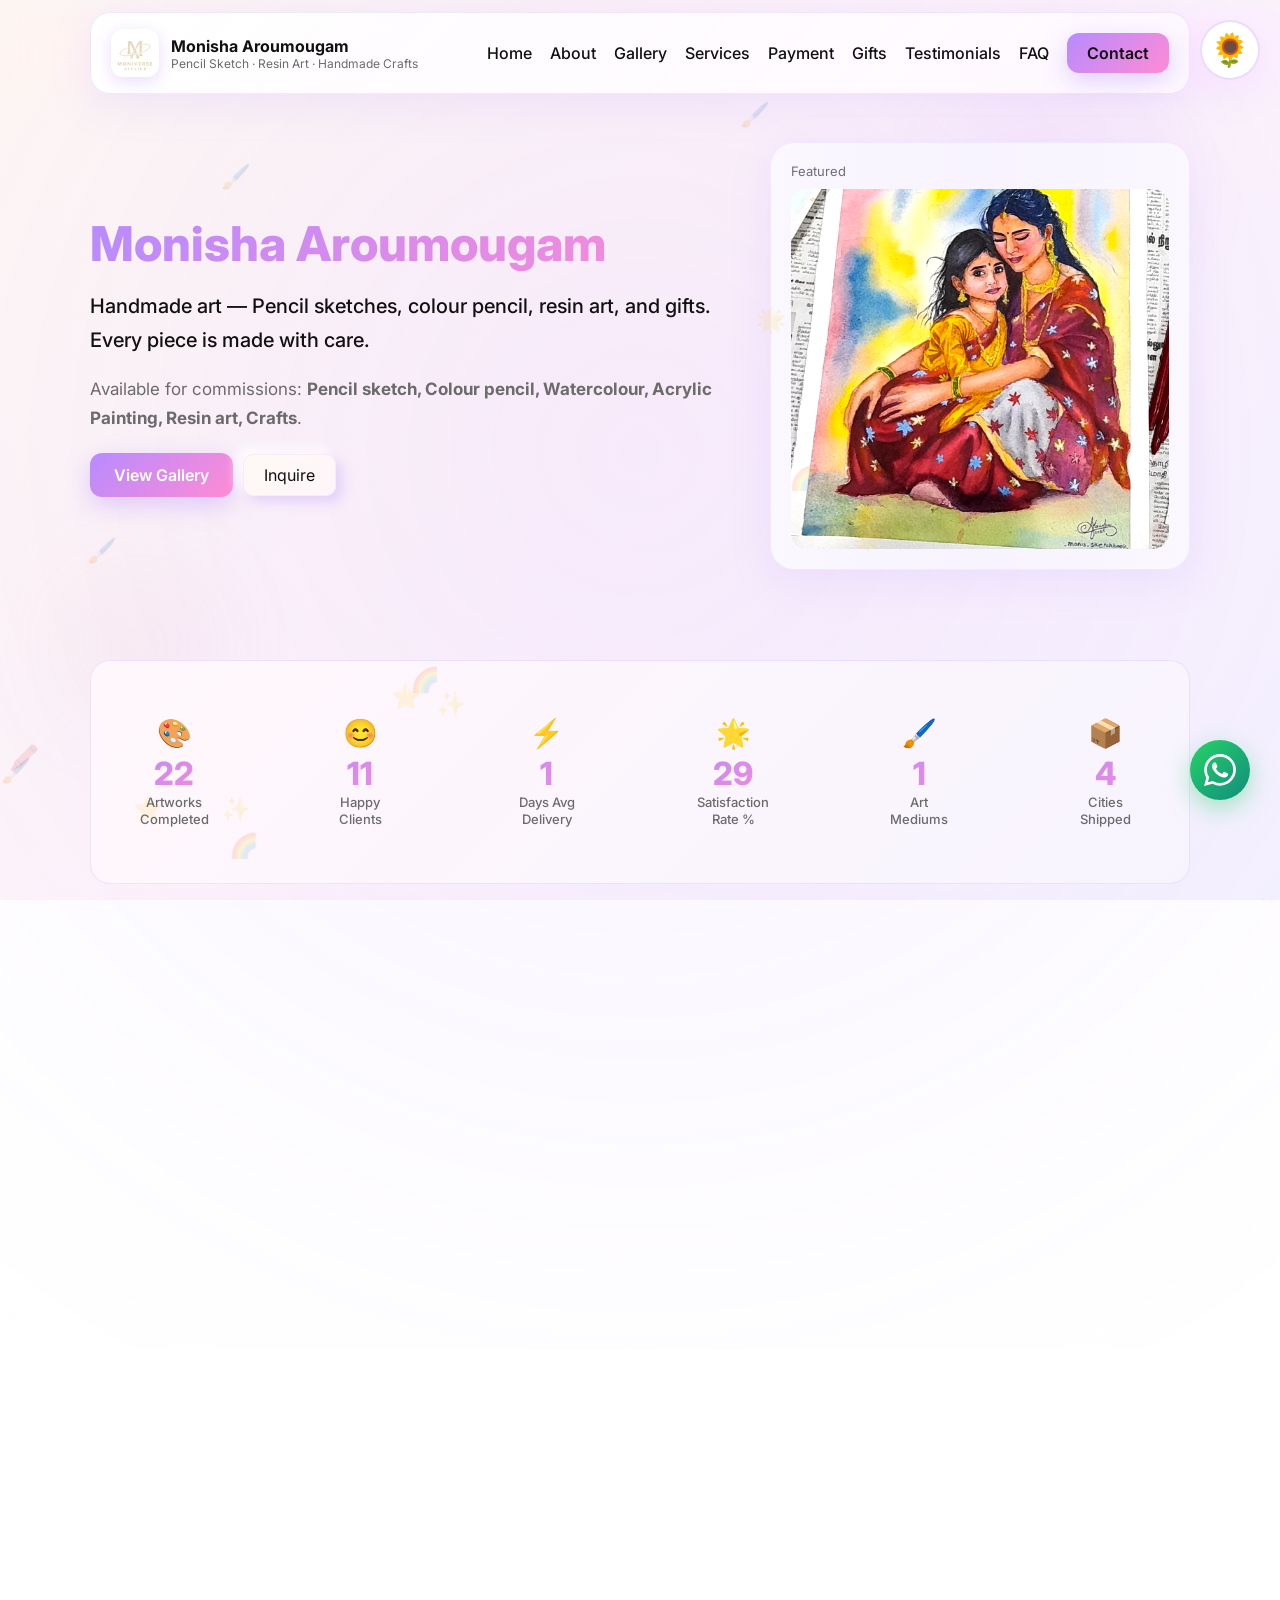
==== commit c390fee4: "Add files via upload" ====
--- a/index.html
+++ b/index.html
@@ -109,8 +109,8 @@
         <h1>Monisha Aroumougam</h1>
         <p class="lead">Handmade art — Pencil sketches, colour pencil, resin art, and gifts. Every piece is made with
           care.</p>
-        <p>Available for commissions: <strong>Pencil sketch, Colour pencil, Resin art, Crafts</strong>.<br>
-          <em>Watercolour and Acrylic paintings are personal / not for commission.</em></p>
+        <p>Available for commissions: <strong>Pencil sketch, Colour pencil, Watercolour, Acrylic Painting, Resin art,
+            Crafts</strong>.</p>
         <div style="margin-top:16px;display:flex;gap:10px;align-items:center;flex-wrap:wrap;">
           <a href="#gallery" class="cta"
             style="padding:12px 24px;border-radius:12px;font-weight:600;text-decoration:none;position:relative;z-index:1;">View
@@ -168,11 +168,7 @@
       </div>
     </div>
 
-    <!-- Signature Section -->
-    <div class="signature-container" id="signatureSection">
-      <img src="Signature.jpg" alt="Monisha's Signature" class="signature-img" id="signatureImg"
-        onerror="this.style.display='none'" />
-    </div>
+
 
     <section id="about" class="glass-card" style="padding: 60px 0; margin: 20px 0; border-radius: 20px;">
       <h2 class="section-title">About</h2>
@@ -181,7 +177,7 @@
           <p style="margin-top:0">Monisha Aroumougam is an independent artist who creates pencil sketches, colour pencil
             pieces, resin art and handmade crafts. She enjoys working with texture, subtle colour palettes and sometimes
             experiments with watercolour & acrylic for personal projects.</p>
-          <p class="lead">She currently does not take commissions for Watercolour and Acrylic Painting.</p>
+          <p class="lead">Open for commissions in all mediums including Watercolour and Acrylics.</p>
           <p style="color:var(--muted)">Location: Pondicherry, India · Languages: English, Tamil</p>
         </div>
         <div>
@@ -201,8 +197,8 @@
         <button class="filter-btn active" data-filter="all">All</button>
         <button class="filter-btn" data-filter="pencil">Pencil Sketch</button>
         <button class="filter-btn" data-filter="colour">Colour Pencil</button>
-        <button class="filter-btn" data-filter="watercolour">Watercolour (Not for commission)</button>
-        <button class="filter-btn" data-filter="acrylic">Acrylic (Not for commission)</button>
+        <button class="filter-btn" data-filter="watercolour">Watercolour</button>
+        <button class="filter-btn" data-filter="acrylic">Acrylic Painting</button>
         <button class="filter-btn" data-filter="resin">Resin Art</button>
         <button class="filter-btn" data-filter="craft">Handmade Crafts</button>
       </div>
@@ -226,24 +222,25 @@
           </div>
         </div>
 
-        <div class="card sketch-effect sketch-draw" data-cat="watercolour">
-          <img src="WaterColor-Image.webp" alt="Watercolour 1" loading="lazy" />
+        <div class="card sketch-effect sketch-draw" data-cat="watercolour"
+          data-images="WaterColor2-Image.jpeg, WaterColor-Image.webp">
+          <img src="WaterColor2-Image.jpeg" alt="Watercolour 1" loading="lazy" />
           <div class="meta">
-            <div style="font-weight:600">Watercolour — Study</div>
-            <div class="badge">Watercolour — Personal</div>
-          </div>
-        </div>
-
-        <div class="card" data-cat="acrylic" data-images="Acrylic-Image.webp, acrylic 31.jpeg, arcylic 32.jpeg">
-          <img src="Acrylic-Image.webp" alt="Acrylic 1" loading="lazy" />
+            <div style="font-weight:600">Watercolour — Commission</div>
+            <div class="badge">Watercolour</div>
+          </div>
+        </div>
+
+        <div class="card" data-cat="acrylic"
+          data-images="acrylic 33.jpeg, Acrylic-Image.webp, acrylic 31.jpeg, arcylic 32.jpeg">
+          <img src="acrylic 33.jpeg" alt="Acrylic 1" loading="lazy" />
           <div class="meta">
             <div style="font-weight:600">Acrylic — Experiment</div>
-            <div class="badge">Acrylic — Personal</div>
-          </div>
-        </div>
-
-        <div class="card" data-cat="resin"
-          data-images="ResinArt-Image.webp, ResinArt2-Image.webp, ResinArt3-Image.jpeg">
+            <div class="badge">Acrylic Painting</div>
+          </div>
+        </div>
+
+        <div class="card" data-cat="resin" data-images="ResinArt-Image.webp, ResinArt3-Image.jpeg">
           <img src="ResinArt-Image.webp" alt="Resin art preview" loading="lazy" />
           <div class="meta">
             <div style="font-weight:600">Resin Coaster — Ocean theme</div>
@@ -287,26 +284,26 @@
       <div class="services-grid">
         <div class="service">
           <h3>Pencil Sketch</h3>
-          <p class="lead">A4 = ₹500 · A3 = ₹1000</p>
-          <p style="font-weight:700">+ ₹500 per extra character/head</p>
+          <p class="lead">Starting Price: ₹1000</p>
+          <p style="font-weight:700">Custom Pricing</p>
         </div>
 
         <div class="service">
           <h3>Colour Pencil</h3>
-          <p class="lead">A4 = ₹1000 · A3 = ₹1800</p>
-          <p style="font-weight:700">+ ₹700 per extra character/head</p>
-        </div>
-
-        <div class="service not-available">
+          <p class="lead">Starting Price: ₹2000</p>
+          <p style="font-weight:700">Custom Pricing</p>
+        </div>
+
+        <div class="service">
           <h3>Watercolour</h3>
-          <p class="lead">Personal works — not accepting commissions.</p>
-          <p style="font-weight:700">Not Available</p>
-        </div>
-
-        <div class="service not-available">
+          <p class="lead">Starting Price: ₹1500</p>
+          <p style="font-weight:700">Custom Pricing</p>
+        </div>
+
+        <div class="service">
           <h3>Acrylic Painting</h3>
-          <p class="lead">Personal / experimental works — not accepting commissions.</p>
-          <p style="font-weight:700">Not Available</p>
+          <p class="lead">Custom canvas paintings available.</p>
+          <p style="font-weight:700">Custom Pricing</p>
         </div>
 
         <div class="service">
@@ -488,9 +485,8 @@
             <span class="faq-icon">▼</span>
           </button>
           <div class="faq-answer">
-            <p>Currently, I'm not accepting commissions for watercolour or acrylic paintings as these are
-              personal/experimental projects. However, I'm happy to create pencil sketches, colour pencil art, resin
-              pieces, or handmade crafts for you!</p>
+            <p>Yes! I am now accepting commissions for both Watercolour and Acrylic paintings. Please share your
+              requirements for a custom quote.</p>
           </div>
         </div>
       </div>
--- a/style.css
+++ b/style.css
@@ -4,6 +4,7 @@
       transform: translateY(30px);
       transition: opacity 0.6s ease, transform 0.6s ease;
     }
+
     .scroll-reveal.visible {
       opacity: 1;
       transform: translateY(0);
@@ -11,25 +12,29 @@
 
     /* Client Stats Section */
     .stats-section {
-      background: linear-gradient(135deg, rgba(183,139,255,0.1), rgba(255,139,213,0.1));
+      background: linear-gradient(135deg, rgba(183, 139, 255, 0.1), rgba(255, 139, 213, 0.1));
       border-radius: 24px;
       padding: 48px 32px;
       margin: 60px 0;
-      border: 1px solid rgba(183,139,255,0.2);
+      border: 1px solid rgba(183, 139, 255, 0.2);
       animation: fadeIn 1s ease-out;
     }
+
     .stats-grid {
       display: grid;
       grid-template-columns: repeat(auto-fit, minmax(200px, 1fr));
       gap: 32px;
       text-align: center;
     }
+
     .stat-item {
       transition: var(--transition);
     }
+
     .stat-item:hover {
       transform: translateY(-8px);
     }
+
     .stat-number {
       font-size: 48px;
       font-weight: 800;
@@ -39,6 +44,7 @@
       background-clip: text;
       margin-bottom: 8px;
     }
+
     .stat-label {
       font-size: 16px;
       color: var(--muted);
@@ -49,21 +55,26 @@
     [data-theme='dark'] nav ul li a {
       color: #f0f0f0 !important;
     }
+
     [data-theme='dark'] nav ul li a:hover {
       color: var(--accent) !important;
     }
+
     [data-theme='dark'] nav ul li a.cta {
       color: #fff !important;
       background: linear-gradient(135deg, #c9a0ff, #ff9ed5) !important;
     }
-    [data-theme='dark'] .logo > div > div:first-child {
+
+    [data-theme='dark'] .logo>div>div:first-child {
       color: #f0f0f0 !important;
     }
-    [data-theme='dark'] .logo > div > div:last-child {
+
+    [data-theme='dark'] .logo>div>div:last-child {
       color: #c9a0ff !important;
     }
+
     /* ----------------- Base / Reset ----------------- */
-    :root{
+    :root {
       --bg: linear-gradient(135deg, #fef9f3 0%, #fef5fb 50%, #f5f3ff 100%);
       --card: #ffffff;
       --text: #111;
@@ -74,16 +85,16 @@
       --accent-gradient: linear-gradient(135deg, #b78bff, #ff8bd5);
       --transition: all 0.4s cubic-bezier(0.4, 0, 0.2, 1);
       --hover-scale: scale(1.05);
-      --shadow-hover: 0 20px 60px rgba(183,139,255,0.3);
+      --shadow-hover: 0 20px 60px rgba(183, 139, 255, 0.3);
       --card-radius: 20px;
-      --glass: rgba(255,255,255,0.9);
-      --shadow: 0 10px 40px rgba(183,139,255,0.15);
-      --shadow-sm: 0 4px 12px rgba(183,139,255,0.1);
+      --glass: rgba(255, 255, 255, 0.9);
+      --shadow: 0 10px 40px rgba(183, 139, 255, 0.15);
+      --shadow-sm: 0 4px 12px rgba(183, 139, 255, 0.1);
       --maxw: 1100px;
       --radius: 16px;
       font-family: 'Inter', sans-serif;
     }
-    
+
     /* Dark Mode */
     [data-theme="dark"] {
       --bg: linear-gradient(135deg, #0f0e17 0%, #1a1625 50%, #1f1b2e 100%);
@@ -93,20 +104,25 @@
       --accent: #c9a0ff;
       --accent-secondary: #ff9ed5;
       --accent-gold: #ffb86b;
-      --shadow: 0 10px 40px rgba(0,0,0,0.5);
-      --shadow-hover: 0 20px 60px rgba(201,160,255,0.4);
-      --shadow-sm: 0 4px 12px rgba(0,0,0,0.3);
-      --glass: rgba(31,27,46,0.9);
-    }
-    *, *::before, *::after {
+      --shadow: 0 10px 40px rgba(0, 0, 0, 0.5);
+      --shadow-hover: 0 20px 60px rgba(201, 160, 255, 0.4);
+      --shadow-sm: 0 4px 12px rgba(0, 0, 0, 0.3);
+      --glass: rgba(31, 27, 46, 0.9);
+    }
+
+    *,
+    *::before,
+    *::after {
       box-sizing: border-box;
     }
-    html,body{
-      height:100%;
-      margin:0;
-      background:var(--bg);
+
+    html,
+    body {
+      height: 100%;
+      margin: 0;
+      background: var(--bg);
       background-attachment: fixed;
-      color:var(--text);
+      color: var(--text);
       scroll-behavior: smooth;
       overflow-x: hidden;
       -webkit-font-smoothing: antialiased;
@@ -114,29 +130,42 @@
       transition: background 0.5s ease, color 0.3s ease;
       cursor: url('data:image/svg+xml;utf8,<svg xmlns="http://www.w3.org/2000/svg" width="24" height="24" viewBox="0 0 24 24"><path fill="%23b78bff" d="M7 2l10 10-4 1-2 4-4-4z"/></svg>') 4 4, auto;
     }
-    body::before{
+
+    body::before {
       content: '';
       position: fixed;
       top: -50%;
       right: -50%;
       width: 200%;
       height: 200%;
-      background: radial-gradient(circle, rgba(183,139,255,0.1) 0%, transparent 70%);
+      background: radial-gradient(circle, rgba(183, 139, 255, 0.1) 0%, transparent 70%);
       animation: float 20s ease-in-out infinite;
       pointer-events: none;
       z-index: 0;
     }
-    [data-theme="dark"] body::before{
-      background: radial-gradient(circle, rgba(201,160,255,0.15) 0%, transparent 70%);
-    }
+
+    [data-theme="dark"] body::before {
+      background: radial-gradient(circle, rgba(201, 160, 255, 0.15) 0%, transparent 70%);
+    }
+
     @keyframes float {
-      0%, 100% { transform: translate(0, 0) rotate(0deg); }
-      33% { transform: translate(30px, -30px) rotate(120deg); }
-      66% { transform: translate(-20px, 20px) rotate(240deg); }
-    }
-    
+
+      0%,
+      100% {
+        transform: translate(0, 0) rotate(0deg);
+      }
+
+      33% {
+        transform: translate(30px, -30px) rotate(120deg);
+      }
+
+      66% {
+        transform: translate(-20px, 20px) rotate(240deg);
+      }
+    }
+
     /* Loading Screen */
-    .loading-screen{
+    .loading-screen {
       position: fixed;
       inset: 0;
       background: linear-gradient(135deg, #b78bff, #ff8bd5);
@@ -146,147 +175,187 @@
       z-index: 9999;
       transition: opacity 0.5s, visibility 0.5s;
     }
-    .loading-screen.hidden{
+
+    .loading-screen.hidden {
       opacity: 0;
       visibility: hidden;
     }
-    .loader{
+
+    .loader {
       width: 60px;
       height: 60px;
-      border: 4px solid rgba(255,255,255,0.3);
+      border: 4px solid rgba(255, 255, 255, 0.3);
       border-top-color: #fff;
       border-radius: 50%;
       animation: spin 1s linear infinite;
     }
+
     @keyframes spin {
-      to { transform: rotate(360deg); }
-    }
-    a{
-      color:inherit;
-      text-decoration:none;
-      transition: var(--transition); /* Add transition for smoother hover effects */
-    }
-    img{
-      max-width:100%;
-      display:block;
+      to {
+        transform: rotate(360deg);
+      }
+    }
+
+    a {
+      color: inherit;
+      text-decoration: none;
+      transition: var(--transition);
+      /* Add transition for smoother hover effects */
+    }
+
+    img {
+      max-width: 100%;
+      display: block;
       height: auto;
     }
 
     /* ----------------- Layout ----------------- */
-    .container{
-      width:92%;
-      max-width:var(--maxw);
-      margin:0 auto;
+    .container {
+      width: 92%;
+      max-width: var(--maxw);
+      margin: 0 auto;
       position: relative;
       z-index: 1;
     }
-    header{
+
+    header {
       backdrop-filter: blur(20px) saturate(180%);
       -webkit-backdrop-filter: blur(20px) saturate(180%);
-      position:sticky;
-      top:12px;
-      z-index:50;
+      position: sticky;
+      top: 12px;
+      z-index: 50;
       animation: slideDown 0.6s ease-out;
     }
+
     @keyframes slideDown {
-      from { opacity: 0; transform: translateY(-20px); }
-      to { opacity: 1; transform: translateY(0); }
-    }
-    .navbar{
-      display:flex;
-      align-items:center;
-      justify-content:space-between;
-      padding:16px 20px;
-      border-radius:20px;
-      background:linear-gradient(135deg, rgba(255,255,255,0.95), rgba(254,249,255,0.9));
-      box-shadow:var(--shadow);
-      border: 1px solid rgba(183,139,255,0.2);
-      transition: var(--transition);
-    }
-    [data-theme="dark"] .navbar{
-      background:linear-gradient(135deg, rgba(31,27,46,0.95), rgba(26,22,37,0.9));
-      border-color: rgba(201,160,255,0.3);
-    }
-    .navbar:hover{
+      from {
+        opacity: 0;
+        transform: translateY(-20px);
+      }
+
+      to {
+        opacity: 1;
+        transform: translateY(0);
+      }
+    }
+
+    .navbar {
+      display: flex;
+      align-items: center;
+      justify-content: space-between;
+      padding: 16px 20px;
+      border-radius: 20px;
+      background: linear-gradient(135deg, rgba(255, 255, 255, 0.95), rgba(254, 249, 255, 0.9));
+      box-shadow: var(--shadow);
+      border: 1px solid rgba(183, 139, 255, 0.2);
+      transition: var(--transition);
+      position: relative;
+      /* Ensure dropdown anchors to this */
+    }
+
+    [data-theme="dark"] .navbar {
+      background: linear-gradient(135deg, rgba(31, 27, 46, 0.95), rgba(26, 22, 37, 0.9));
+      border-color: rgba(201, 160, 255, 0.3);
+    }
+
+    .navbar:hover {
       box-shadow: var(--shadow-hover);
       transform: translateY(-2px);
     }
-    .logo{
-      display:flex;
-      gap:12px;
-      align-items:center;
-    }
-    .logo > div{
+
+    .logo {
+      display: flex;
+      gap: 12px;
+      align-items: center;
+    }
+
+    .logo>div {
       color: var(--text);
     }
-    [data-theme="dark"] .logo > div{
+
+    [data-theme="dark"] .logo>div {
       color: #f0f0f0;
     }
-    .logo .mark{
-      width:48px;
-      height:48px;
-      border-radius:12px;
-      background:linear-gradient(135deg,#f7e8ff,#ffe8f1);
-      display:flex;
-      align-items:center;
-      justify-content:center;
-      font-weight:700;
-      color:#4a1f65;
-      box-shadow: 0 4px 16px rgba(183,139,255,0.3);
+
+    .logo .mark {
+      width: 48px;
+      height: 48px;
+      border-radius: 12px;
+      background: linear-gradient(135deg, #f7e8ff, #ffe8f1);
+      display: flex;
+      align-items: center;
+      justify-content: center;
+      font-weight: 700;
+      color: #4a1f65;
+      box-shadow: 0 4px 16px rgba(183, 139, 255, 0.3);
       transition: var(--transition);
       position: relative;
       overflow: hidden;
     }
-    .logo .mark::before{
+
+    .logo .mark::before {
       content: '';
       position: absolute;
       top: -50%;
       left: -50%;
       width: 200%;
       height: 200%;
-      background: linear-gradient(45deg, transparent, rgba(255,255,255,0.5), transparent);
+      background: linear-gradient(45deg, transparent, rgba(255, 255, 255, 0.5), transparent);
       transform: rotate(45deg);
       animation: shine 3s infinite;
     }
+
     @keyframes shine {
-      0% { transform: translateX(-100%) translateY(-100%) rotate(45deg); }
-      100% { transform: translateX(100%) translateY(100%) rotate(45deg); }
-    }
-    .logo:hover .mark{
+      0% {
+        transform: translateX(-100%) translateY(-100%) rotate(45deg);
+      }
+
+      100% {
+        transform: translateX(100%) translateY(100%) rotate(45deg);
+      }
+    }
+
+    .logo:hover .mark {
       transform: scale(1.1) rotate(-5deg);
-      box-shadow: 0 8px 24px rgba(183,139,255,0.5);
-    }
-    nav ul{
-      display:flex;
-      gap:18px;
-      align-items:center;
-      list-style:none;
-      margin:0;
-      padding:0;
-    }
-    nav ul li a{
+      box-shadow: 0 8px 24px rgba(183, 139, 255, 0.5);
+    }
+
+    nav ul {
+      display: flex;
+      gap: 18px;
+      align-items: center;
+      list-style: none;
+      margin: 0;
+      padding: 0;
+    }
+
+    nav ul li a {
       color: var(--text) !important;
       font-weight: 500;
       transition: var(--transition);
     }
-    [data-theme="dark"] nav ul li a{
+
+    [data-theme="dark"] nav ul li a {
       color: #f0f0f0 !important;
     }
-    nav ul li a:hover{
+
+    nav ul li a:hover {
       color: var(--accent) !important;
     }
-    .cta{
-      padding:10px 20px;
-      border-radius:12px;
-      background:linear-gradient(135deg,var(--accent),var(--accent-secondary));
-      color:#fff;
-      font-weight:600;
-      box-shadow:0 8px 24px rgba(183,139,255,0.4);
+
+    .cta {
+      padding: 10px 20px;
+      border-radius: 12px;
+      background: linear-gradient(135deg, var(--accent), var(--accent-secondary));
+      color: #fff;
+      font-weight: 600;
+      box-shadow: 0 8px 24px rgba(183, 139, 255, 0.4);
       transition: var(--transition);
       position: relative;
       overflow: hidden;
     }
-    .cta::before{
+
+    .cta::before {
       content: '';
       position: absolute;
       top: 50%;
@@ -294,36 +363,42 @@
       width: 0;
       height: 0;
       border-radius: 50%;
-      background: rgba(255,255,255,0.3);
+      background: rgba(255, 255, 255, 0.3);
       transform: translate(-50%, -50%);
       transition: width 0.6s, height 0.6s;
     }
-    .cta:hover::before{
+
+    .cta:hover::before {
       width: 300px;
       height: 300px;
     }
+
     .cta:hover {
       transform: translateY(-3px) scale(1.05);
-      box-shadow: 0 12px 40px rgba(183,139,255,0.6);
-    }
+      box-shadow: 0 12px 40px rgba(183, 139, 255, 0.6);
+    }
+
     .cta:active {
       transform: scale(0.95);
     }
 
     /* Hamburger (mobile) */
-    .hamburger{
-      display:none;
-      border:0;
-      background:none;
-      font-size:22px;
+    .hamburger {
+      display: none;
+      border: 0;
+      background: none;
+      font-size: 22px;
       cursor: pointer;
       transition: color 0.3s ease;
       color: var(--text);
-      position: relative; /* ensure z-index from media query applies */
-    }
-    [data-theme="dark"] .hamburger{
+      position: relative;
+      /* ensure z-index from media query applies */
+    }
+
+    [data-theme="dark"] .hamburger {
       color: #f0f0f0;
     }
+
     .hamburger:hover {
       color: var(--accent);
     }
@@ -340,9 +415,10 @@
     }
 
     /* underline animation */
-    nav ul li a{
-      position: relative;
-    }
+    nav ul li a {
+      position: relative;
+    }
+
     nav ul li a::after {
       content: "";
       position: absolute;
@@ -360,21 +436,30 @@
     }
 
     /* ----------------- Hero ----------------- */
-    .hero{
-      display:grid;
-      grid-template-columns:1fr 420px;
-      gap:40px;
-      align-items:center;
-      padding:60px 0;
+    .hero {
+      display: grid;
+      grid-template-columns: 1fr 420px;
+      gap: 40px;
+      align-items: center;
+      padding: 60px 0;
       animation: fadeInUp 0.8s ease-out;
     }
+
     @keyframes fadeInUp {
-      from { opacity: 0; transform: translateY(30px); }
-      to { opacity: 1; transform: translateY(0); }
-    }
-    .hero-left h1{
-      font-size:48px;
-      margin:0 0 16px;
+      from {
+        opacity: 0;
+        transform: translateY(30px);
+      }
+
+      to {
+        opacity: 1;
+        transform: translateY(0);
+      }
+    }
+
+    .hero-left h1 {
+      font-size: 48px;
+      margin: 0 0 16px;
       background: linear-gradient(135deg, #b78bff 0%, #ff8bd5 50%, #ffb86b 100%);
       -webkit-background-clip: text;
       -webkit-text-fill-color: transparent;
@@ -384,90 +469,122 @@
       animation: gradientShift 3s ease infinite;
       background-size: 200% 200%;
     }
+
     @keyframes gradientShift {
-      0%, 100% { background-position: 0% 50%; }
-      50% { background-position: 100% 50%; }
-    }
-    .hero-left p{
-      color:var(--muted);
-      margin:0 0 20px;
+
+      0%,
+      100% {
+        background-position: 0% 50%;
+      }
+
+      50% {
+        background-position: 100% 50%;
+      }
+    }
+
+    .hero-left p {
+      color: var(--muted);
+      margin: 0 0 20px;
       font-size: 17px;
       line-height: 1.7;
     }
-    .hero-left p.lead{
+
+    .hero-left p.lead {
       font-size: 20px;
       font-weight: 500;
       color: var(--text);
     }
-    [data-theme="dark"] .hero-left p.lead{
+
+    [data-theme="dark"] .hero-left p.lead {
       color: #e0e0e0;
       font-weight: 600;
     }
-    [data-theme="dark"] .hero-left p{
+
+    [data-theme="dark"] .hero-left p {
       color: #b0b0c0;
     }
-    .hero-card{
-      background:var(--card);
-      border-radius:24px;
-      padding:20px;
-      box-shadow:var(--shadow);
-      transition: var(--transition);
-      border: 1px solid rgba(183,139,255,0.2);
+
+    .hero-card {
+      background: var(--card);
+      border-radius: 24px;
+      padding: 20px;
+      box-shadow: var(--shadow);
+      transition: var(--transition);
+      border: 1px solid rgba(183, 139, 255, 0.2);
       position: relative;
       overflow: hidden;
     }
-    .hero-card::before{
+
+    .hero-card::before {
       content: '';
       position: absolute;
       top: -50%;
       left: -50%;
       width: 200%;
       height: 200%;
-      background: linear-gradient(45deg, transparent, rgba(183,139,255,0.1), transparent);
+      background: linear-gradient(45deg, transparent, rgba(183, 139, 255, 0.1), transparent);
       transform: rotate(45deg);
       transition: var(--transition);
     }
-    .hero-card:hover::before{
+
+    .hero-card:hover::before {
       animation: cardShine 1.5s ease-in-out;
     }
+
     @keyframes cardShine {
-      0% { transform: translateX(-100%) rotate(45deg); }
-      100% { transform: translateX(100%) rotate(45deg); }
-    }
+      0% {
+        transform: translateX(-100%) rotate(45deg);
+      }
+
+      100% {
+        transform: translateX(100%) rotate(45deg);
+      }
+    }
+
     .hero-card:hover {
       transform: translateY(-8px) scale(1.02);
-      box-shadow: 0 24px 60px rgba(183,139,255,0.4);
-    }
-    .featured{
-      height:360px;
-      border-radius:16px;
-      overflow:hidden;
-      display:flex;
-      align-items:center;
-      justify-content:center;
-      background:linear-gradient(135deg,#fff,#faf6ff,#fff7fb);
-      position: relative;
-    }
-    .featured img{
+      box-shadow: 0 24px 60px rgba(183, 139, 255, 0.4);
+    }
+
+    .featured {
+      height: 360px;
+      border-radius: 16px;
+      overflow: hidden;
+      display: flex;
+      align-items: center;
+      justify-content: center;
+      background: linear-gradient(135deg, #fff, #faf6ff, #fff7fb);
+      position: relative;
+    }
+
+    .featured img {
       transition: transform 0.6s cubic-bezier(0.4, 0, 0.2, 1);
     }
-    .hero-card:hover .featured img{
+
+    .hero-card:hover .featured img {
       transform: scale(1.1) rotate(2deg);
     }
 
     /* ----------------- Sections ----------------- */
-    section{
-      padding:60px 0;
+    section {
+      padding: 60px 0;
       scroll-margin-top: 80px;
       animation: fadeIn 1s ease-out;
     }
+
     @keyframes fadeIn {
-      from { opacity: 0; }
-      to { opacity: 1; }
-    }
-    h2.section-title{
-      margin:0 0 24px;
-      font-size:36px;
+      from {
+        opacity: 0;
+      }
+
+      to {
+        opacity: 1;
+      }
+    }
+
+    h2.section-title {
+      margin: 0 0 24px;
+      font-size: 36px;
       font-weight: 800;
       background: linear-gradient(135deg, #b78bff, #ff8bd5);
       -webkit-background-clip: text;
@@ -476,7 +593,8 @@
       position: relative;
       display: inline-block;
     }
-    h2.section-title::after{
+
+    h2.section-title::after {
       content: '';
       position: absolute;
       bottom: -8px;
@@ -487,73 +605,87 @@
       border-radius: 2px;
       animation: expandWidth 0.8s ease-out;
     }
+
     @keyframes expandWidth {
-      from { width: 0; }
-      to { width: 60px; }
-    }
-    p.lead{
-      color:var(--muted);
-      margin:0 0 18px;
-    }
-    [data-theme="dark"] p.lead{
+      from {
+        width: 0;
+      }
+
+      to {
+        width: 60px;
+      }
+    }
+
+    p.lead {
+      color: var(--muted);
+      margin: 0 0 18px;
+    }
+
+    [data-theme="dark"] p.lead {
       color: #b0b0c0;
     }
 
     /* About */
-    .about-grid{
-      display:grid;
-      grid-template-columns:1fr 320px;
-      gap:18px;
-      align-items:center;
-    }
-    .about-card{
-      background:var(--card);
-      padding:32px;
-      border-radius:20px;
-      box-shadow:var(--shadow);
-      transition: var(--transition);
-      border: 1px solid rgba(183,139,255,0.15);
+    .about-grid {
+      display: grid;
+      grid-template-columns: 1fr 320px;
+      gap: 18px;
+      align-items: center;
+    }
+
+    .about-card {
+      background: var(--card);
+      padding: 32px;
+      border-radius: 20px;
+      box-shadow: var(--shadow);
+      transition: var(--transition);
+      border: 1px solid rgba(183, 139, 255, 0.15);
       position: relative;
       overflow: hidden;
     }
-    .about-card::before{
+
+    .about-card::before {
       content: '';
       position: absolute;
       top: 0;
       left: -100%;
       width: 100%;
       height: 100%;
-      background: linear-gradient(90deg, transparent, rgba(183,139,255,0.1), transparent);
+      background: linear-gradient(90deg, transparent, rgba(183, 139, 255, 0.1), transparent);
       transition: left 0.6s;
     }
-    .about-card:hover::before{
+
+    .about-card:hover::before {
       left: 100%;
     }
+
     .about-card:hover {
       transform: translateY(-4px);
-      box-shadow: 0 20px 60px rgba(183,139,255,0.3);
-      border-color: rgba(183,139,255,0.3);
+      box-shadow: 0 20px 60px rgba(183, 139, 255, 0.3);
+      border-color: rgba(183, 139, 255, 0.3);
     }
 
     /* Gallery */
-    .filters{
-      display:flex;
-      gap:10px;
-      flex-wrap:wrap;
-      margin-bottom:12px;
-    }
-    .filter-btn{
-      padding:10px 18px;
-      border-radius:999px;
-      border:2px solid rgba(183,139,255,0.2);
-      background:rgba(255,255,255,0.8);
-      cursor:pointer;
+    .filters {
+      display: flex;
+      gap: 10px;
+      flex-wrap: wrap;
+      margin-bottom: 12px;
+    }
+
+    .filter-btn {
+      padding: 10px 18px;
+      border-radius: 999px;
+      border: 2px solid rgba(183, 139, 255, 0.2);
+      background: rgba(255, 255, 255, 0.8);
+      cursor: pointer;
       transition: var(--transition);
       font-weight: 500;
       position: relative;
       overflow: hidden;
     }
-    .filter-btn::before{
+
+    .filter-btn::before {
       content: '';
       position: absolute;
       top: 50%;
@@ -561,150 +693,170 @@
       width: 0;
       height: 0;
       border-radius: 50%;
-      background: rgba(183,139,255,0.1);
+      background: rgba(183, 139, 255, 0.1);
       transform: translate(-50%, -50%);
       transition: width 0.4s, height 0.4s;
     }
-    .filter-btn:hover::before{
+
+    .filter-btn:hover::before {
       width: 200px;
       height: 200px;
     }
+
     .filter-btn:hover {
       transform: translateY(-2px);
-      border-color: rgba(183,139,255,0.4);
-      box-shadow: 0 4px 16px rgba(183,139,255,0.2);
-    }
-    .filter-btn.active{
-      background:linear-gradient(135deg,var(--accent),var(--accent-secondary));
-      color:#fff;
-      font-weight:700;
+      border-color: rgba(183, 139, 255, 0.4);
+      box-shadow: 0 4px 16px rgba(183, 139, 255, 0.2);
+    }
+
+    .filter-btn.active {
+      background: linear-gradient(135deg, var(--accent), var(--accent-secondary));
+      color: #fff;
+      font-weight: 700;
       border-color: transparent;
-      box-shadow: 0 6px 20px rgba(183,139,255,0.5);
-    }
-    .filter-btn.active:hover{
+      box-shadow: 0 6px 20px rgba(183, 139, 255, 0.5);
+    }
+
+    .filter-btn.active:hover {
       transform: translateY(-3px) scale(1.05);
-      box-shadow: 0 8px 28px rgba(183,139,255,0.6);
-    }
-    .filter-btn:active{
+      box-shadow: 0 8px 28px rgba(183, 139, 255, 0.6);
+    }
+
+    .filter-btn:active {
       transform: scale(0.95);
     }
-    .grid{
-      display:grid;
-      grid-template-columns:repeat(3,1fr);
-      gap:12px;
-    }
-    .card{
-      background:var(--card);
-      border-radius:16px;
-      overflow:hidden;
-      box-shadow:var(--shadow);
-      cursor:pointer;
-      transition: var(--transition);
-      border: 1px solid rgba(183,139,255,0.1);
-      position: relative;
-    }
-    .card::after{
+
+    .grid {
+      display: grid;
+      grid-template-columns: repeat(3, 1fr);
+      gap: 12px;
+    }
+
+    .card {
+      background: var(--card);
+      border-radius: 16px;
+      overflow: hidden;
+      box-shadow: var(--shadow);
+      cursor: pointer;
+      transition: var(--transition);
+      border: 1px solid rgba(183, 139, 255, 0.1);
+      position: relative;
+    }
+
+    .card::after {
       content: '';
       position: absolute;
       top: 0;
       left: 0;
       right: 0;
       bottom: 0;
-      background: linear-gradient(135deg, rgba(183,139,255,0.2), rgba(255,139,213,0.2));
+      background: linear-gradient(135deg, rgba(183, 139, 255, 0.2), rgba(255, 139, 213, 0.2));
       opacity: 0;
       transition: opacity 0.4s;
       pointer-events: none;
     }
-    .card:hover::after{
+
+    .card:hover::after {
       opacity: 1;
     }
+
     .card:hover {
       transform: translateY(-12px) scale(1.03);
-      box-shadow: 0 24px 60px rgba(183,139,255,0.4);
-      border-color: rgba(183,139,255,0.4);
-    }
-    .card img{
+      box-shadow: 0 24px 60px rgba(183, 139, 255, 0.4);
+      border-color: rgba(183, 139, 255, 0.4);
+    }
+
+    .card img {
       transition: transform 0.6s cubic-bezier(0.4, 0, 0.2, 1);
     }
-    .card:hover img{
+
+    .card:hover img {
       transform: scale(1.1);
     }
-    .meta{
-      padding:8px 10px;
-    }
-    .badge{
-      display:inline-block;
-      padding:6px 14px;
-      border-radius:999px;
-      font-size:12px;
-      background:linear-gradient(135deg, #b78bff, #ff8bd5);
-      color:#fff;
-      font-weight:600;
-      box-shadow: 0 4px 12px rgba(183,139,255,0.4);
-      transition: var(--transition);
-    }
-    .card:hover .badge{
+
+    .meta {
+      padding: 8px 10px;
+    }
+
+    .badge {
+      display: inline-block;
+      padding: 6px 14px;
+      border-radius: 999px;
+      font-size: 12px;
+      background: linear-gradient(135deg, #b78bff, #ff8bd5);
+      color: #fff;
+      font-weight: 600;
+      box-shadow: 0 4px 12px rgba(183, 139, 255, 0.4);
+      transition: var(--transition);
+    }
+
+    .card:hover .badge {
       transform: scale(1.1);
-      box-shadow: 0 6px 20px rgba(183,139,255,0.6);
+      box-shadow: 0 6px 20px rgba(183, 139, 255, 0.6);
     }
 
     /* Lightbox */
-    .lightbox{
-      position:fixed;
-      inset:0;
-      display:none;
-      align-items:center;
-      justify-content:center;
+    .lightbox {
+      position: fixed;
+      inset: 0;
+      display: none;
+      align-items: center;
+      justify-content: center;
       gap: 16px;
-      background:rgba(0,0,0,0.6);
-      z-index:80;
+      background: rgba(0, 0, 0, 0.6);
+      z-index: 80;
       padding: 16px;
     }
-    .lightbox.open{
-      display:flex;
-    }
-    .lightbox .view{
-      max-width:95%;
-      max-height:90%;
-      border-radius:10px;
-      overflow:hidden;
-      background:#fff;
-      padding:10px;
-      position: relative;
-    }
-    .lightbox img{
-      max-height:80vh;
-      width:auto;
+
+    .lightbox.open {
+      display: flex;
+    }
+
+    .lightbox .view {
+      max-width: 95%;
+      max-height: 90%;
+      border-radius: 10px;
+      overflow: hidden;
+      background: #fff;
+      padding: 10px;
+      position: relative;
+    }
+
+    .lightbox img {
+      max-height: 80vh;
+      width: auto;
       display: block;
     }
-    
+
     /* Lightbox Navigation Buttons */
     .lightbox-nav-btn {
       position: relative;
       width: 50px;
       height: 50px;
       border: none;
-      background: linear-gradient(135deg, rgba(183,139,255,0.9), rgba(255,139,213,0.9));
+      background: linear-gradient(135deg, rgba(183, 139, 255, 0.9), rgba(255, 139, 213, 0.9));
       color: white;
       font-size: 24px;
       border-radius: 50%;
       cursor: pointer;
       transition: all 0.3s ease;
-      box-shadow: 0 4px 16px rgba(0,0,0,0.3);
+      box-shadow: 0 4px 16px rgba(0, 0, 0, 0.3);
       display: flex;
       align-items: center;
       justify-content: center;
       flex-shrink: 0;
     }
+
     .lightbox-nav-btn:hover {
-      background: linear-gradient(135deg, rgba(183,139,255,1), rgba(255,139,213,1));
+      background: linear-gradient(135deg, rgba(183, 139, 255, 1), rgba(255, 139, 213, 1));
       transform: scale(1.1);
-      box-shadow: 0 6px 24px rgba(183,139,255,0.6);
-    }
+      box-shadow: 0 6px 24px rgba(183, 139, 255, 0.6);
+    }
+
     .lightbox-nav-btn:active {
       transform: scale(0.95);
     }
-    
+
     /* Lightbox Close Button */
     .lightbox-close {
       position: absolute;
@@ -713,7 +865,7 @@
       width: 40px;
       height: 40px;
       border: none;
-      background: rgba(255,255,255,0.95);
+      background: rgba(255, 255, 255, 0.95);
       color: #333;
       font-size: 24px;
       border-radius: 50%;
@@ -724,29 +876,32 @@
       justify-content: center;
       z-index: 10;
     }
+
     .lightbox-close:hover {
       background: #fff;
       transform: rotate(90deg);
-      box-shadow: 0 2px 8px rgba(0,0,0,0.2);
+      box-shadow: 0 2px 8px rgba(0, 0, 0, 0.2);
     }
 
     /* Services */
-    .services-grid{
-      display:grid;
-      grid-template-columns:repeat(3,1fr);
-      gap:12px;
-    }
-    .service{
-      background:var(--card);
-      padding:28px;
-      border-radius:18px;
-      box-shadow:var(--shadow);
-      transition: var(--transition);
-      border: 1px solid rgba(183,139,255,0.15);
+    .services-grid {
+      display: grid;
+      grid-template-columns: repeat(3, 1fr);
+      gap: 12px;
+    }
+
+    .service {
+      background: var(--card);
+      padding: 28px;
+      border-radius: 18px;
+      box-shadow: var(--shadow);
+      transition: var(--transition);
+      border: 1px solid rgba(183, 139, 255, 0.15);
       position: relative;
       overflow: hidden;
     }
-    .service::before{
+
+    .service::before {
       content: '';
       position: absolute;
       top: 0;
@@ -757,77 +912,88 @@
       transform: scaleX(0);
       transition: transform 0.4s;
     }
-    .service:hover::before{
+
+    .service:hover::before {
       transform: scaleX(1);
     }
+
     .service:hover {
       transform: translateY(-8px);
-      box-shadow: 0 20px 60px rgba(183,139,255,0.3);
-      border-color: rgba(183,139,255,0.3);
-    }
-    .service h3{
+      box-shadow: 0 20px 60px rgba(183, 139, 255, 0.3);
+      border-color: rgba(183, 139, 255, 0.3);
+    }
+
+    .service h3 {
       font-size: 20px;
       margin-bottom: 12px;
       color: var(--text);
     }
-    [data-theme="dark"] .service h3{
+
+    [data-theme="dark"] .service h3 {
       color: #f0f0f0;
     }
 
     /* Payment Methods Section */
-    .payment-grid{
+    .payment-grid {
       display: grid;
       grid-template-columns: repeat(auto-fit, minmax(240px, 1fr));
       gap: 24px;
       margin: 40px 0;
     }
-    .payment-card{
+
+    .payment-card {
       background: var(--card);
       padding: 32px 24px;
       border-radius: 18px;
       box-shadow: var(--shadow);
       text-align: center;
       transition: var(--transition);
-      border: 1px solid rgba(183,139,255,0.15);
-    }
-    .payment-card:hover{
+      border: 1px solid rgba(183, 139, 255, 0.15);
+    }
+
+    .payment-card:hover {
       transform: translateY(-8px);
       box-shadow: var(--shadow-hover);
-      border-color: rgba(183,139,255,0.3);
-    }
-    .payment-icon{
+      border-color: rgba(183, 139, 255, 0.3);
+    }
+
+    .payment-icon {
       font-size: 48px;
       margin-bottom: 16px;
     }
-    .payment-card h3{
+
+    .payment-card h3 {
       font-size: 18px;
       margin-bottom: 10px;
       color: var(--accent);
     }
-    .payment-card p{
+
+    .payment-card p {
       font-size: 14px;
       color: var(--muted);
       line-height: 1.6;
     }
 
     /* Gift Recommendations Section */
-    .gift-grid{
+    .gift-grid {
       display: grid;
       grid-template-columns: repeat(auto-fit, minmax(280px, 1fr));
       gap: 28px;
       margin: 40px 0;
     }
-    .gift-card{
+
+    .gift-card {
       background: var(--card);
       padding: 32px;
       border-radius: 18px;
       box-shadow: var(--shadow);
-      border: 1px solid rgba(183,139,255,0.15);
+      border: 1px solid rgba(183, 139, 255, 0.15);
       transition: var(--transition);
       position: relative;
       overflow: hidden;
     }
-    .gift-card::before{
+
+    .gift-card::before {
       content: '';
       position: absolute;
       top: 0;
@@ -838,113 +1004,131 @@
       transform: scaleX(0);
       transition: transform 0.4s;
     }
-    .gift-card:hover::before{
+
+    .gift-card:hover::before {
       transform: scaleX(1);
     }
-    .gift-card:hover{
+
+    .gift-card:hover {
       transform: translateY(-10px);
       box-shadow: var(--shadow-hover);
-      border-color: rgba(183,139,255,0.3);
-    }
-    .gift-emoji{
+      border-color: rgba(183, 139, 255, 0.3);
+    }
+
+    .gift-emoji {
       font-size: 56px;
       margin-bottom: 16px;
     }
-    .gift-card h3{
+
+    .gift-card h3 {
       font-size: 20px;
       margin-bottom: 10px;
       color: var(--accent);
     }
-    .gift-desc{
+
+    .gift-desc {
       font-size: 15px;
       color: var(--muted);
       margin-bottom: 18px;
       min-height: 40px;
     }
-    .gift-features{
+
+    .gift-features {
       list-style: none;
       padding: 0;
       margin: 0;
     }
-    .gift-features li{
+
+    .gift-features li {
       font-size: 14px;
       color: var(--muted);
       padding: 8px 0;
       padding-left: 24px;
       position: relative;
     }
-    .gift-features li::before{
+
+    .gift-features li::before {
       content: '✓';
       position: absolute;
       left: 0;
       color: var(--accent);
       font-weight: bold;
     }
-    
+
     /* Diwali Offer Dark Mode */
-    .diwali-offer{
-      position: relative;
-    }
-    [data-theme="dark"] .diwali-offer{
+    .diwali-offer {
+      position: relative;
+    }
+
+    [data-theme="dark"] .diwali-offer {
       background: linear-gradient(135deg, #2d1b4e, #3a2950) !important;
       border: 2px solid var(--accent-gold);
-      box-shadow: 0 0 30px rgba(201,160,255,0.3);
-    }
+      box-shadow: 0 0 30px rgba(201, 160, 255, 0.3);
+    }
+
     [data-theme="dark"] .diwali-offer h3,
     [data-theme="dark"] .diwali-offer p,
     [data-theme="dark"] .diwali-offer ul,
-    [data-theme="dark"] .diwali-offer li{
+    [data-theme="dark"] .diwali-offer li {
       color: #fff !important;
     }
-    [data-theme="dark"] .diwali-offer p[style*="color"]{
+
+    [data-theme="dark"] .diwali-offer p[style*="color"] {
       color: var(--accent-gold) !important;
     }
-    .not-available{
-      opacity:0.6;
-      border:1px dashed #f2cde9;
-    }
-    [data-theme="dark"] .not-available{
-      border-color: rgba(201,160,255,0.3);
+
+    .not-available {
+      opacity: 0.6;
+      border: 1px dashed #f2cde9;
+    }
+
+    [data-theme="dark"] .not-available {
+      border-color: rgba(201, 160, 255, 0.3);
     }
 
     /* Testimonials */
-    .testimonials-wrapper{
+    .testimonials-wrapper {
       position: relative;
       overflow: hidden;
       margin-top: 20px;
       padding: 20px 0;
     }
-    .testimonials-grid{
+
+    .testimonials-grid {
       display: flex;
       gap: 30px;
       transition: transform 0.6s ease-in-out;
       will-change: transform;
       padding: 0 10%;
     }
-    .testimonial{
+
+    .testimonial {
       background: var(--card);
       padding: 24px;
       border-radius: 18px;
       box-shadow: var(--shadow);
-      border: 1px solid rgba(183,139,255,0.15);
+      border: 1px solid rgba(183, 139, 255, 0.15);
       transition: all 0.6s ease;
       position: relative;
       overflow: hidden;
       flex: 0 0 400px;
       min-width: 400px;
     }
-    .testimonial.fade-out{
+
+    .testimonial.fade-out {
       opacity: 0.4;
       transform: scale(0.85);
       filter: blur(1px);
     }
-    .testimonial.active{
+
+    .testimonial.active {
       opacity: 1;
       transform: scale(1.05);
-      box-shadow: 0 24px 60px rgba(183,139,255,0.5);
+      box-shadow: 0 24px 60px rgba(183, 139, 255, 0.5);
       z-index: 2;
     }
-    .testimonial::before{
+
+    .testimonial::before {
       content: '"';
       position: absolute;
       top: 10px;
@@ -954,12 +1138,14 @@
       opacity: 0.2;
       font-family: Georgia, serif;
     }
-    .testimonial:hover{
+
+    .testimonial:hover {
       transform: translateY(-4px);
       box-shadow: var(--shadow-hover);
-      border-color: rgba(183,139,255,0.3);
-    }
-    .testimonial-text{
+      border-color: rgba(183, 139, 255, 0.3);
+    }
+
+    .testimonial-text {
       font-style: italic;
       color: var(--text);
       margin-bottom: 16px;
@@ -967,79 +1153,91 @@
       position: relative;
       z-index: 1;
     }
-    .testimonial-author{
+
+    .testimonial-author {
       display: flex;
       align-items: center;
       gap: 12px;
     }
-    .testimonial-author img{
+
+    .testimonial-author img {
       width: 48px;
       height: 48px;
       border-radius: 50%;
       border: 2px solid var(--accent);
     }
-    .testimonial-author-info{
+
+    .testimonial-author-info {
       flex: 1;
     }
-    .testimonial-name{
+
+    .testimonial-name {
       font-weight: 600;
       color: var(--text);
       margin-bottom: 2px;
     }
-    .testimonial-role{
+
+    .testimonial-role {
       font-size: 13px;
       color: var(--muted);
     }
-    .testimonial-stars{
+
+    .testimonial-stars {
       color: var(--accent-gold);
       font-size: 16px;
     }
-    
+
     /* Testimonial Navigation */
-    .testimonial-nav{
+    .testimonial-nav {
       display: flex;
       justify-content: center;
       gap: 8px;
       margin-top: 24px;
     }
-    .testimonial-dot{
+
+    .testimonial-dot {
       width: 10px;
       height: 10px;
       border-radius: 50%;
-      background: rgba(183,139,255,0.3);
+      background: rgba(183, 139, 255, 0.3);
       border: none;
       cursor: pointer;
       transition: var(--transition);
       padding: 0;
     }
-    .testimonial-dot:hover{
-      background: rgba(183,139,255,0.6);
+
+    .testimonial-dot:hover {
+      background: rgba(183, 139, 255, 0.6);
       transform: scale(1.2);
     }
-    .testimonial-dot.active{
+
+    .testimonial-dot.active {
       background: var(--accent);
       width: 24px;
       border-radius: 5px;
     }
 
     /* FAQ */
-    .faq-container{
+    .faq-container {
       max-width: 800px;
       margin: 0 auto;
     }
-    .faq-item{
+
+    .faq-item {
       background: var(--card);
       border-radius: 16px;
       margin-bottom: 12px;
       box-shadow: var(--shadow-sm);
-      border: 1px solid rgba(183,139,255,0.1);
+      border: 1px solid rgba(183, 139, 255, 0.1);
       overflow: hidden;
       transition: var(--transition);
     }
-    .faq-item:hover{
-      border-color: rgba(183,139,255,0.3);
-    }
-    .faq-question{
+
+    .faq-item:hover {
+      border-color: rgba(183, 139, 255, 0.3);
+    }
+
+    .faq-question {
       width: 100%;
       padding: 20px 24px;
       background: none;
@@ -1054,69 +1252,82 @@
       align-items: center;
       transition: var(--transition);
     }
-    .faq-question:hover{
+
+    .faq-question:hover {
       color: var(--accent);
     }
-    .faq-icon{
+
+    .faq-icon {
       font-size: 20px;
       transition: transform 0.3s ease;
       color: var(--accent);
     }
-    .faq-item.active .faq-icon{
+
+    .faq-item.active .faq-icon {
       transform: rotate(180deg);
     }
-    .faq-answer{
+
+    .faq-answer {
       max-height: 0;
       overflow: hidden;
       transition: max-height 0.3s ease, padding 0.3s ease;
       padding: 0 24px;
     }
-    .faq-item.active .faq-answer{
+
+    .faq-item.active .faq-answer {
       max-height: 500px;
       padding: 0 24px 20px 24px;
     }
-    .faq-answer p{
+
+    .faq-answer p {
       color: var(--muted);
       line-height: 1.7;
       margin: 0;
     }
 
     /* Contact */
-    form{
-      display:grid;
-      gap:10px;
-    }
-    input,textarea{
-      padding:12px;
-      border-radius:8px;
-      border:1px solid #e6e6e6;
+    form {
+      display: grid;
+      gap: 10px;
+    }
+
+    input,
+    textarea {
+      padding: 12px;
+      border-radius: 8px;
+      border: 1px solid #e6e6e6;
       font-family: inherit;
       font-size: 15px;
       transition: border-color 0.2s ease;
     }
-    input:focus,textarea:focus{
+
+    input:focus,
+    textarea:focus {
       outline: none;
       border-color: var(--accent);
     }
-    textarea{
+
+    textarea {
       resize: vertical;
       min-height: 100px;
     }
-    button[type=submit]{
-      padding:14px 28px;
-      border-radius:12px;
-      border:0;
-      background:linear-gradient(135deg,var(--accent),var(--accent-secondary));
-      color:#fff;
-      font-weight:700;
+
+    button[type=submit] {
+      padding: 14px 28px;
+      border-radius: 12px;
+      border: 0;
+      background: linear-gradient(135deg, var(--accent), var(--accent-secondary));
+      color: #fff;
+      font-weight: 700;
       cursor: pointer;
       transition: var(--transition);
       font-size: 16px;
-      box-shadow: 0 8px 24px rgba(183,139,255,0.4);
+      box-shadow: 0 8px 24px rgba(183, 139, 255, 0.4);
       position: relative;
       overflow: hidden;
     }
-    button[type=submit]::before{
+
+    button[type=submit]::before {
       content: '';
       position: absolute;
       top: 50%;
@@ -1124,34 +1335,39 @@
       width: 0;
       height: 0;
       border-radius: 50%;
-      background: rgba(255,255,255,0.3);
+      background: rgba(255, 255, 255, 0.3);
       transform: translate(-50%, -50%);
       transition: width 0.6s, height 0.6s;
     }
-    button[type=submit]:hover::before{
+
+    button[type=submit]:hover::before {
       width: 300px;
       height: 300px;
     }
+
     button[type=submit]:hover {
       transform: translateY(-3px) scale(1.05);
-      box-shadow: 0 12px 40px rgba(183,139,255,0.6);
-    }
-    button[type=submit]:active{
+      box-shadow: 0 12px 40px rgba(183, 139, 255, 0.6);
+    }
+
+    button[type=submit]:active {
       transform: scale(0.95);
     }
 
-    footer{
-      padding:20px 0;
-      color:var(--muted);
-    }
-    .copyright-text{
+    footer {
+      padding: 20px 0;
+      color: var(--muted);
+    }
+
+    .copyright-text {
       display: inline-flex;
       align-items: center;
       gap: 8px;
       font-size: 14px;
       color: var(--muted);
     }
-    .copyright-text::before{
+
+    .copyright-text::before {
       content: '©';
       font-size: 18px;
       font-weight: 700;
@@ -1160,84 +1376,94 @@
       -webkit-text-fill-color: transparent;
       background-clip: text;
     }
-    .copyright-text .artist-name{
+
+    .copyright-text .artist-name {
       font-weight: 600;
       color: var(--text);
       transition: var(--transition);
     }
-    .copyright-text:hover .artist-name{
+
+    .copyright-text:hover .artist-name {
       background: linear-gradient(135deg, var(--accent), var(--accent-secondary));
       -webkit-background-clip: text;
       -webkit-text-fill-color: transparent;
       background-clip: text;
     }
-    [data-theme="dark"] .copyright-text .artist-name{
+
+    [data-theme="dark"] .copyright-text .artist-name {
       color: #f0f0f0;
     }
-    .developer-credit{
+
+    .developer-credit {
       display: inline-flex;
       align-items: center;
       gap: 6px;
       padding: 8px 16px;
-      background: linear-gradient(135deg, rgba(183,139,255,0.1), rgba(255,139,213,0.1));
+      background: linear-gradient(135deg, rgba(183, 139, 255, 0.1), rgba(255, 139, 213, 0.1));
       border-radius: 20px;
-      border: 1px solid rgba(183,139,255,0.2);
+      border: 1px solid rgba(183, 139, 255, 0.2);
       transition: var(--transition);
       font-weight: 600;
       color: var(--text);
     }
-    .developer-credit:hover{
+
+    .developer-credit:hover {
       background: linear-gradient(135deg, var(--accent), var(--accent-secondary));
       color: #fff;
       transform: translateY(-2px);
-      box-shadow: 0 8px 20px rgba(183,139,255,0.4);
+      box-shadow: 0 8px 20px rgba(183, 139, 255, 0.4);
       border-color: transparent;
     }
-    .developer-credit::before{
+
+    .developer-credit::before {
       content: '💻';
       font-size: 16px;
     }
-    [data-theme="dark"] .developer-credit{
-      background: linear-gradient(135deg, rgba(201,160,255,0.15), rgba(255,158,213,0.15));
-      border-color: rgba(201,160,255,0.3);
+
+    [data-theme="dark"] .developer-credit {
+      background: linear-gradient(135deg, rgba(201, 160, 255, 0.15), rgba(255, 158, 213, 0.15));
+      border-color: rgba(201, 160, 255, 0.3);
       color: #f0f0f0;
     }
+
     .social-links {
-      display:flex;
-      gap:14px;
-      align-items:center;
-    }
-
-    .social{
+      display: flex;
+      gap: 14px;
+      align-items: center;
+    }
+
+    .social {
       position: relative;
       display: inline-block;
     }
+
     .social img {
-      width:44px;
-      height:44px;
-      border-radius:50%;
+      width: 44px;
+      height: 44px;
+      border-radius: 50%;
       transition: transform 0.4s cubic-bezier(0.4, 0, 0.2, 1), box-shadow 0.4s ease;
-      box-shadow: 0 4px 16px rgba(0,0,0,0.15);
-    }
-    .social:hover img{
+      box-shadow: 0 4px 16px rgba(0, 0, 0, 0.15);
+    }
+
+    .social:hover img {
       transform: translateY(-6px) scale(1.15) rotate(5deg);
     }
 
     /* Hover effects */
     .social.instagram:hover img {
-      box-shadow: 0 8px 32px rgba(225,48,108,0.6);
+      box-shadow: 0 8px 32px rgba(225, 48, 108, 0.6);
     }
 
     .social.whatsapp:hover img {
-      box-shadow: 0 8px 32px rgba(37,211,102,0.6);
+      box-shadow: 0 8px 32px rgba(37, 211, 102, 0.6);
     }
 
     .social.mail:hover img {
-      box-shadow: 0 8px 32px rgba(217,48,37,0.6);
-    }
-    
+      box-shadow: 0 8px 32px rgba(217, 48, 37, 0.6);
+    }
+
     /* Dark Mode Toggle */
-    .theme-toggle{
+    .theme-toggle {
       position: fixed;
       top: 20px;
       right: 20px;
@@ -1246,7 +1472,7 @@
       height: 60px;
       border-radius: 50%;
       background: var(--card);
-      border: 2px solid rgba(183,139,255,0.3);
+      border: 2px solid rgba(183, 139, 255, 0.3);
       box-shadow: var(--shadow);
       cursor: pointer;
       display: flex;
@@ -1255,59 +1481,69 @@
       transition: var(--transition);
       overflow: hidden;
     }
-    .theme-toggle:hover{
+
+    .theme-toggle:hover {
       transform: scale(1.1) rotate(15deg);
       box-shadow: var(--shadow-hover);
       border-color: var(--accent);
     }
-    .theme-toggle svg{
+
+    .theme-toggle svg {
       width: 28px;
       height: 28px;
       transition: var(--transition);
     }
-    .theme-toggle .sunflower{
+
+    .theme-toggle .sunflower {
       position: absolute;
       font-size: 32px;
       opacity: 1;
       transform: rotate(0deg) scale(1);
       transition: var(--transition);
     }
-    .theme-toggle .owl{
+
+    .theme-toggle .owl {
       position: absolute;
       font-size: 32px;
       opacity: 0;
       transform: rotate(180deg) scale(0.5);
       transition: var(--transition);
     }
-    .theme-toggle .sun{
+
+    .theme-toggle .sun {
       position: absolute;
       opacity: 1;
       transform: rotate(0deg);
     }
-    .theme-toggle .moon{
+
+    .theme-toggle .moon {
       position: absolute;
       opacity: 0;
       transform: rotate(180deg);
     }
-    [data-theme="dark"] .theme-toggle .sunflower{
+
+    [data-theme="dark"] .theme-toggle .sunflower {
       opacity: 0;
       transform: rotate(-180deg) scale(0.5);
     }
-    [data-theme="dark"] .theme-toggle .owl{
+
+    [data-theme="dark"] .theme-toggle .owl {
       opacity: 1;
       transform: rotate(0deg) scale(1);
     }
-    [data-theme="dark"] .theme-toggle .sun{
+
+    [data-theme="dark"] .theme-toggle .sun {
       opacity: 0;
       transform: rotate(-180deg);
     }
-    [data-theme="dark"] .theme-toggle .moon{
+
+    [data-theme="dark"] .theme-toggle .moon {
       opacity: 1;
       transform: rotate(0deg);
     }
-    
+
     /* Scroll Progress Indicator */
-    .scroll-progress{
+    .scroll-progress {
       position: fixed;
       top: 0;
       left: 0;
@@ -1316,11 +1552,11 @@
       background: linear-gradient(90deg, var(--accent), var(--accent-secondary), var(--accent-gold));
       z-index: 9999;
       transition: width 0.1s ease;
-      box-shadow: 0 2px 8px rgba(183,139,255,0.5);
+      box-shadow: 0 2px 8px rgba(183, 139, 255, 0.5);
     }
 
     /* Scroll to Top Button */
-    .scroll-top{
+    .scroll-top {
       position: fixed;
       bottom: 30px;
       right: 30px;
@@ -1340,21 +1576,24 @@
       transition: var(--transition);
       z-index: 99;
     }
-    .scroll-top.visible{
+
+    .scroll-top.visible {
       opacity: 1;
       visibility: visible;
     }
-    .scroll-top:hover{
+
+    .scroll-top:hover {
       transform: translateY(-5px) scale(1.1);
       box-shadow: var(--shadow-hover);
     }
-    .scroll-top svg{
+
+    .scroll-top svg {
       width: 24px;
       height: 24px;
     }
 
     /* Floating WhatsApp Button */
-    .whatsapp-float{
+    .whatsapp-float {
       position: fixed;
       bottom: 100px;
       right: 30px;
@@ -1366,52 +1605,67 @@
       display: flex;
       align-items: center;
       justify-content: center;
-      box-shadow: 0 8px 24px rgba(37,211,102,0.4);
+      box-shadow: 0 8px 24px rgba(37, 211, 102, 0.4);
       cursor: pointer;
       z-index: 99;
       transition: var(--transition);
       text-decoration: none;
       animation: pulse 2s infinite;
     }
-    .whatsapp-float:hover{
+
+    .whatsapp-float:hover {
       transform: translateY(-5px) scale(1.1);
-      box-shadow: 0 12px 32px rgba(37,211,102,0.6);
-    }
-    .whatsapp-float svg{
+      box-shadow: 0 12px 32px rgba(37, 211, 102, 0.6);
+    }
+
+    .whatsapp-float svg {
       width: 32px;
       height: 32px;
       fill: white;
     }
+
     @keyframes pulse {
-      0%, 100% { box-shadow: 0 8px 24px rgba(37,211,102,0.4); }
-      50% { box-shadow: 0 8px 32px rgba(37,211,102,0.7), 0 0 0 10px rgba(37,211,102,0.1); }
+
+      0%,
+      100% {
+        box-shadow: 0 8px 24px rgba(37, 211, 102, 0.4);
+      }
+
+      50% {
+        box-shadow: 0 8px 32px rgba(37, 211, 102, 0.7), 0 0 0 10px rgba(37, 211, 102, 0.1);
+      }
     }
 
     /* Stats Counter Section */
-    .stats-section{
-      background: linear-gradient(135deg, rgba(183,139,255,0.05), rgba(255,139,213,0.05));
+    .stats-section {
+      background: linear-gradient(135deg, rgba(183, 139, 255, 0.05), rgba(255, 139, 213, 0.05));
       padding: 40px 0;
       margin: 30px 0;
       border-radius: 20px;
     }
-    .stats-grid{
+
+    .stats-grid {
       display: grid;
       grid-template-columns: repeat(auto-fit, minmax(140px, 1fr));
       gap: 20px;
       text-align: center;
     }
-    .stat-item{
+
+    .stat-item {
       padding: 15px 10px;
       transition: var(--transition);
       position: relative;
     }
-    .stat-item:hover{
+
+    .stat-item:hover {
       transform: translateY(-3px);
     }
-    .stat-item:hover .stat-icon{
+
+    .stat-item:hover .stat-icon {
       transform: scale(1.2) rotate(10deg);
     }
-    .stat-number{
+
+    .stat-number {
       font-size: 32px;
       font-weight: 800;
       background: linear-gradient(135deg, var(--accent), var(--accent-secondary));
@@ -1421,20 +1675,22 @@
       margin-bottom: 4px;
       line-height: 1;
     }
-    .stat-label{
+
+    .stat-label {
       font-size: 13px;
       color: var(--muted);
       font-weight: 500;
       line-height: 1.3;
     }
-    .stat-icon{
+
+    .stat-icon {
       font-size: 28px;
       margin-bottom: 8px;
       transition: var(--transition);
     }
 
     /* Cursor Trail Particles */
-    .cursor-particle{
+    .cursor-particle {
       position: fixed;
       pointer-events: none;
       width: 8px;
@@ -1444,44 +1700,57 @@
       z-index: 9998;
       animation: particleFade 1s ease-out forwards;
     }
+
     @keyframes particleFade {
-      0% { opacity: 0.8; transform: scale(1); }
-      100% { opacity: 0; transform: scale(0) translateY(-30px); }
+      0% {
+        opacity: 0.8;
+        transform: scale(1);
+      }
+
+      100% {
+        opacity: 0;
+        transform: scale(0) translateY(-30px);
+      }
     }
 
     /* Scroll Reveal Animations */
     @media (prefers-reduced-motion: no-preference) {
-      .reveal{
+      .reveal {
         opacity: 0;
         transform: translateY(50px);
         transition: opacity 0.8s ease, transform 0.8s ease;
       }
-      .reveal.active{
+
+      .reveal.active {
         opacity: 1;
         transform: translateY(0);
       }
-      .reveal-left{
+
+      .reveal-left {
         opacity: 0;
         transform: translateX(-50px);
         transition: opacity 0.8s ease, transform 0.8s ease;
       }
-      .reveal-left.active{
+
+      .reveal-left.active {
         opacity: 1;
         transform: translateX(0);
       }
-      .reveal-right{
+
+      .reveal-right {
         opacity: 0;
         transform: translateX(50px);
         transition: opacity 0.8s ease, transform 0.8s ease;
       }
-      .reveal-right.active{
+
+      .reveal-right.active {
         opacity: 1;
         transform: translateX(0);
       }
     }
 
     /* Parallax Elements */
-    .parallax-bg{
+    .parallax-bg {
       position: absolute;
       width: 100%;
       height: 100%;
@@ -1490,12 +1759,14 @@
       pointer-events: none;
       z-index: 0;
     }
-    .parallax-shape{
+
+    .parallax-shape {
       position: absolute;
       opacity: 0.1;
       transition: transform 0.3s ease-out;
     }
-    .parallax-shape.shape-1{
+
+    .parallax-shape.shape-1 {
       width: 200px;
       height: 200px;
       background: linear-gradient(135deg, var(--accent), var(--accent-secondary));
@@ -1504,7 +1775,8 @@
       right: 10%;
       filter: blur(60px);
     }
-    .parallax-shape.shape-2{
+
+    .parallax-shape.shape-2 {
       width: 150px;
       height: 150px;
       background: linear-gradient(135deg, var(--accent-gold), var(--accent));
@@ -1515,44 +1787,61 @@
     }
 
     /* Floating Animation */
-    .float-element{
+    .float-element {
       animation: float-gentle 6s ease-in-out infinite;
     }
+
     @keyframes float-gentle {
-      0%, 100% { transform: translateY(0px); }
-      50% { transform: translateY(-20px); }
+
+      0%,
+      100% {
+        transform: translateY(0px);
+      }
+
+      50% {
+        transform: translateY(-20px);
+      }
     }
 
     /* Sketch Effect on Images */
-    .sketch-effect{
+    .sketch-effect {
       position: relative;
       overflow: hidden;
     }
-    .sketch-effect::before{
+
+    .sketch-effect::before {
       content: '';
       position: absolute;
       top: 0;
       left: -100%;
       width: 100%;
       height: 100%;
-      background: linear-gradient(90deg, transparent, rgba(255,255,255,0.8), transparent);
+      background: linear-gradient(90deg, transparent, rgba(255, 255, 255, 0.8), transparent);
       animation: sketch-reveal 2s ease-out forwards;
       z-index: 1;
     }
+
     @keyframes sketch-reveal {
-      0% { left: -100%; }
-      100% { left: 100%; }
-    }
-    .sketch-effect img{
+      0% {
+        left: -100%;
+      }
+
+      100% {
+        left: 100%;
+      }
+    }
+
+    .sketch-effect img {
       filter: contrast(1.1) brightness(1.05);
       transition: filter 0.3s ease;
     }
-    .sketch-effect:hover img{
+
+    .sketch-effect:hover img {
       filter: contrast(1.2) brightness(1.1);
     }
 
     /* Confetti Animation */
-    .confetti{
+    .confetti {
       position: fixed;
       width: 10px;
       height: 10px;
@@ -1563,11 +1852,13 @@
       animation: confetti-fall 3s linear forwards;
       pointer-events: none;
     }
+
     @keyframes confetti-fall {
       0% {
         transform: translateY(0) rotate(0deg);
         opacity: 1;
       }
+
       100% {
         transform: translateY(100vh) rotate(720deg);
         opacity: 0;
@@ -1575,63 +1866,77 @@
     }
 
     /* Glassmorphism Cards */
-    .glass-card{
+    .glass-card {
       background: rgba(255, 255, 255, 0.1);
       backdrop-filter: blur(20px) saturate(180%);
       -webkit-backdrop-filter: blur(20px) saturate(180%);
       border: 1px solid rgba(255, 255, 255, 0.2);
       box-shadow: 0 8px 32px rgba(183, 139, 255, 0.2);
     }
-    [data-theme="dark"] .glass-card{
+
+    [data-theme="dark"] .glass-card {
       background: rgba(31, 27, 46, 0.4);
       border: 1px solid rgba(201, 160, 255, 0.2);
     }
 
     /* Neumorphism Buttons */
-    .neuro-btn{
+    .neuro-btn {
       background: linear-gradient(145deg, #fef9f3, #fef5fb);
       box-shadow: 6px 6px 12px rgba(183, 139, 255, 0.3),
-                  -6px -6px 12px rgba(255, 255, 255, 0.9);
+        -6px -6px 12px rgba(255, 255, 255, 0.9);
       border: 1px solid rgba(183, 139, 255, 0.1);
       transition: all 0.3s ease;
       color: var(--text) !important;
     }
-    .neuro-btn:hover{
+
+    .neuro-btn:hover {
       box-shadow: 3px 3px 8px rgba(183, 139, 255, 0.4),
-                  -3px -3px 8px rgba(255, 255, 255, 1);
+        -3px -3px 8px rgba(255, 255, 255, 1);
       transform: translateY(-2px);
       border-color: rgba(183, 139, 255, 0.3);
     }
-    .neuro-btn:active{
+
+    .neuro-btn:active {
       box-shadow: inset 3px 3px 6px rgba(183, 139, 255, 0.3),
-                  inset -3px -3px 6px rgba(255, 255, 255, 0.9);
+        inset -3px -3px 6px rgba(255, 255, 255, 0.9);
       transform: translateY(0);
     }
-    [data-theme="dark"] .neuro-btn{
+
+    [data-theme="dark"] .neuro-btn {
       background: linear-gradient(145deg, #2a2640, #1f1b2e);
       box-shadow: 6px 6px 12px rgba(0, 0, 0, 0.4),
-                  -6px -6px 12px rgba(201, 160, 255, 0.1);
+        -6px -6px 12px rgba(201, 160, 255, 0.1);
       color: #f0f0f0 !important;
     }
 
     /* Animated Gradient Background */
-    .animated-gradient{
+    .animated-gradient {
       background: linear-gradient(-45deg, #fef9f3, #fef5fb, #f5f3ff, #fff7fb);
       background-size: 400% 400%;
       animation: gradientShift 15s ease infinite;
     }
-    [data-theme="dark"] .animated-gradient{
+
+    [data-theme="dark"] .animated-gradient {
       background: linear-gradient(-45deg, #0f0e17, #1a1625, #1f1b2e, #2a2640);
       background-size: 400% 400%;
     }
+
     @keyframes gradientShift {
-      0% { background-position: 0% 50%; }
-      50% { background-position: 100% 50%; }
-      100% { background-position: 0% 50%; }
+      0% {
+        background-position: 0% 50%;
+      }
+
+      50% {
+        background-position: 100% 50%;
+      }
+
+      100% {
+        background-position: 0% 50%;
+      }
     }
 
     /* Floating Particles Background */
-    .particle-bg{
+    .particle-bg {
       position: fixed;
       top: 0;
       left: 0;
@@ -1641,35 +1946,43 @@
       z-index: 0;
       overflow: hidden;
     }
-    .art-particle{
+
+    .art-particle {
       position: absolute;
       font-size: 24px;
       opacity: 0.15;
       animation: float-particle 20s infinite ease-in-out;
     }
+
     @keyframes float-particle {
-      0%, 100% {
+
+      0%,
+      100% {
         transform: translateY(0) translateX(0) rotate(0deg);
       }
+
       25% {
         transform: translateY(-100px) translateX(50px) rotate(90deg);
       }
+
       50% {
         transform: translateY(-50px) translateX(-50px) rotate(180deg);
       }
+
       75% {
         transform: translateY(-150px) translateX(30px) rotate(270deg);
       }
     }
 
     /* Signature Animation */
-    .signature-container{
+    .signature-container {
       text-align: center;
       padding: 60px 0;
       position: relative;
       margin: 40px 0;
     }
-    .signature-img{
+
+    .signature-img {
       max-width: 400px;
       height: auto;
       opacity: 1;
@@ -1677,64 +1990,77 @@
       filter: blur(0) drop-shadow(0 8px 24px rgba(183, 139, 255, 0.6));
       transition: all 0.3s ease;
     }
-    .signature-img.visible{
+
+    .signature-img.visible {
       animation: signature-draw 3s cubic-bezier(0.4, 0, 0.2, 1) forwards,
-                 signature-glow 3s ease-in-out 3s infinite;
-    }
+        signature-glow 3s ease-in-out 3s infinite;
+    }
+
     @keyframes signature-draw {
       0% {
         opacity: 0;
         transform: scale(0.8) translateY(30px);
         filter: blur(20px) drop-shadow(0 0 0 transparent);
       }
+
       30% {
         opacity: 0.3;
         filter: blur(10px) drop-shadow(0 0 0 transparent);
       }
+
       60% {
         opacity: 0.7;
         transform: scale(0.95) translateY(10px);
         filter: blur(3px) drop-shadow(0 4px 8px rgba(183, 139, 255, 0.2));
       }
+
       100% {
         opacity: 1;
         transform: scale(1) translateY(0);
         filter: blur(0) drop-shadow(0 8px 24px rgba(183, 139, 255, 0.6));
       }
     }
-    
+
     /* Signature glow pulse */
-    .signature-img.visible{
+    .signature-img.visible {
       animation: signature-draw 3s cubic-bezier(0.4, 0, 0.2, 1) forwards,
-                 signature-glow 3s ease-in-out 3s infinite;
-    }
+        signature-glow 3s ease-in-out 3s infinite;
+    }
+
     @keyframes signature-glow {
-      0%, 100% {
+
+      0%,
+      100% {
         filter: blur(0) drop-shadow(0 8px 24px rgba(183, 139, 255, 0.6));
       }
+
       50% {
         filter: blur(0) drop-shadow(0 12px 32px rgba(183, 139, 255, 0.9));
       }
     }
 
     /* Enhanced Sketch Drawing Effect */
-    .sketch-draw{
+    .sketch-draw {
       position: relative;
       overflow: hidden;
     }
-    .sketch-draw img{
+
+    .sketch-draw img {
       filter: grayscale(100%) contrast(1.2);
       animation: sketch-to-color 3s ease-out forwards;
     }
+
     @keyframes sketch-to-color {
       0% {
         filter: grayscale(100%) contrast(1.5) brightness(1.2);
         opacity: 0;
       }
+
       50% {
         filter: grayscale(50%) contrast(1.3) brightness(1.1);
         opacity: 0.7;
       }
+
       100% {
         filter: grayscale(0%) contrast(1.1) brightness(1);
         opacity: 1;
@@ -1742,39 +2068,44 @@
     }
 
     /* Instagram Feed Section */
-    .instagram-section{
-      background: linear-gradient(135deg, rgba(183,139,255,0.05), rgba(255,139,213,0.05));
+    .instagram-section {
+      background: linear-gradient(135deg, rgba(183, 139, 255, 0.05), rgba(255, 139, 213, 0.05));
       padding: 60px 0;
       margin: 40px 0;
       border-radius: 20px;
     }
-    .instagram-header{
+
+    .instagram-header {
       text-align: center;
       margin-bottom: 40px;
     }
-    .instagram-handle{
+
+    .instagram-handle {
       display: inline-flex;
       align-items: center;
       gap: 10px;
       padding: 12px 24px;
-      background: linear-gradient(135deg, #f09433 0%,#e6683c 25%,#dc2743 50%,#cc2366 75%,#bc1888 100%);
+      background: linear-gradient(135deg, #f09433 0%, #e6683c 25%, #dc2743 50%, #cc2366 75%, #bc1888 100%);
       color: white;
       border-radius: 30px;
       font-weight: 600;
       text-decoration: none;
       transition: var(--transition);
-      box-shadow: 0 8px 24px rgba(225,48,108,0.3);
-    }
-    .instagram-handle:hover{
+      box-shadow: 0 8px 24px rgba(225, 48, 108, 0.3);
+    }
+
+    .instagram-handle:hover {
       transform: translateY(-3px) scale(1.05);
-      box-shadow: 0 12px 32px rgba(225,48,108,0.5);
-    }
-    .instagram-grid{
+      box-shadow: 0 12px 32px rgba(225, 48, 108, 0.5);
+    }
+
+    .instagram-grid {
       display: grid;
       grid-template-columns: repeat(auto-fit, minmax(250px, 1fr));
       gap: 20px;
     }
-    .instagram-post{
+
+    .instagram-post {
       position: relative;
       border-radius: 16px;
       overflow: hidden;
@@ -1783,23 +2114,27 @@
       transition: var(--transition);
       box-shadow: var(--shadow);
     }
-    .instagram-post:hover{
+
+    .instagram-post:hover {
       transform: translateY(-8px) scale(1.03);
       box-shadow: var(--shadow-hover);
     }
-    .instagram-post img{
+
+    .instagram-post img {
       width: 100%;
       height: 100%;
       object-fit: cover;
       transition: transform 0.6s ease;
     }
-    .instagram-post:hover img{
+
+    .instagram-post:hover img {
       transform: scale(1.1);
     }
-    .instagram-overlay{
+
+    .instagram-overlay {
       position: absolute;
       inset: 0;
-      background: linear-gradient(135deg, rgba(240,148,51,0.9), rgba(188,24,136,0.9));
+      background: linear-gradient(135deg, rgba(240, 148, 51, 0.9), rgba(188, 24, 136, 0.9));
       display: flex;
       align-items: center;
       justify-content: center;
@@ -1810,27 +2145,32 @@
       text-align: center;
       padding: 20px;
     }
-    .instagram-post:hover .instagram-overlay{
+
+    .instagram-post:hover .instagram-overlay {
       opacity: 1;
     }
-    .instagram-widget-placeholder{
+
+    .instagram-widget-placeholder {
       text-align: center;
       padding: 40px;
       background: var(--card);
       border-radius: 16px;
-      border: 2px dashed rgba(183,139,255,0.3);
-    }
-    .instagram-widget-placeholder h3{
+      border: 2px dashed rgba(183, 139, 255, 0.3);
+    }
+
+    .instagram-widget-placeholder h3 {
       color: var(--text);
       margin-bottom: 16px;
     }
-    .instagram-widget-placeholder p{
+
+    .instagram-widget-placeholder p {
       color: var(--muted);
       margin-bottom: 20px;
       line-height: 1.6;
     }
-    .instagram-widget-placeholder code{
-      background: rgba(183,139,255,0.1);
+
+    .instagram-widget-placeholder code {
+      background: rgba(183, 139, 255, 0.1);
       padding: 2px 8px;
       border-radius: 4px;
       color: var(--accent);
@@ -1838,194 +2178,240 @@
 
 
     /* ----------------- Responsive ----------------- */
-    @media (max-width:900px){
-      .hero{
-        grid-template-columns:1fr;
-      }
-      .about-grid{
-        grid-template-columns:1fr;
-      }
-      .grid{
-        grid-template-columns:repeat(2,1fr);
-      }
-      .services-grid{
-        grid-template-columns:repeat(2,1fr);
-      }
-      nav ul{
-        display:none;
-        position:absolute;
-        right:14px;
-        left:14px;
-        top:62px;
+    @media (max-width:900px) {
+      .hero {
+        grid-template-columns: 1fr;
+      }
+
+      .about-grid {
+        grid-template-columns: 1fr;
+      }
+
+      .grid {
+        grid-template-columns: repeat(2, 1fr);
+      }
+
+      .services-grid {
+        grid-template-columns: repeat(2, 1fr);
+      }
+
+      nav ul {
+        display: none;
+        position: absolute;
+        right: 0;
+        left: 0;
+        top: 100%;
+        margin-top: 12px;
         flex-direction: column;
-        gap:8px;
+        gap: 8px;
         background: var(--card);
-        padding:12px;
-        border-radius:12px;
+        padding: 12px;
+        border-radius: 12px;
         box-shadow: var(--shadow);
-        z-index:60;
-        border: 1px solid rgba(183,139,255,0.2);
-      }
-      nav ul.show{
-        display:flex !important;
-      }
-      nav ul li { width: 100%; }
-      nav ul li a { 
-        display:block; 
-        padding:12px 16px;
+        z-index: 60;
+        border: 1px solid rgba(183, 139, 255, 0.2);
+      }
+
+      nav ul.show {
+        display: flex !important;
+      }
+
+      nav ul li {
+        width: 100%;
+      }
+
+      nav ul li a {
+        display: block;
+        padding: 12px 16px;
         border-radius: 8px;
         transition: background 0.3s ease;
       }
-      nav ul li a:hover{
-        background: rgba(183,139,255,0.1);
-      }
-      nav ul li a.cta{
+
+      nav ul li a:hover {
+        background: rgba(183, 139, 255, 0.1);
+      }
+
+      nav ul li a.cta {
         text-align: center;
         margin-top: 4px;
       }
-      .hamburger{
-        display:block;
+
+      .hamburger {
+        display: block;
         z-index: 70;
       }
+
       /* Contact form responsive */
-      #contact > div{
-        grid-template-columns:1fr !important;
-      }
+      #contact>div {
+        grid-template-columns: 1fr !important;
+      }
+
       /* Social icons larger on tablet */
-      .social img{
+      .social img {
         width: 50px;
         height: 50px;
       }
     }
-    @media (max-width:520px){
-      .grid{
-        grid-template-columns:1fr;
-      }
-      .services-grid{
-        grid-template-columns:1fr;
-      }
-      .hero-left h1{
-        font-size:28px;
-      }
-      .theme-toggle{
+
+    @media (max-width:520px) {
+      .grid {
+        grid-template-columns: 1fr;
+      }
+
+      .services-grid {
+        grid-template-columns: 1fr;
+      }
+
+      .hero-left h1 {
+        font-size: 28px;
+      }
+
+      .theme-toggle {
         width: 40px;
         height: 40px;
         top: 80px;
         left: auto;
         right: 5px;
       }
-      .theme-toggle svg{
+
+      .theme-toggle svg {
         width: 20px;
         height: 20px;
       }
+
       .theme-toggle .sunflower,
-      .theme-toggle .owl{
+      .theme-toggle .owl {
         font-size: 22px;
       }
+
       /* WhatsApp float mobile */
-      .whatsapp-float{
+      .whatsapp-float {
         width: 55px;
         height: 55px;
         bottom: 90px;
         right: 20px;
       }
-      .whatsapp-float svg{
+
+      .whatsapp-float svg {
         width: 28px;
         height: 28px;
       }
+
       /* Stats responsive */
-      .stat-number{
+      .stat-number {
         font-size: 28px;
       }
-      .stat-icon{
+
+      .stat-icon {
         font-size: 24px;
       }
-      .stat-label{
+
+      .stat-label {
         font-size: 12px;
       }
+
       /* Signature responsive */
-      .signature-img{
+      .signature-img {
         max-width: 200px;
       }
+
       /* Instagram responsive */
-      .instagram-grid{
+      .instagram-grid {
         grid-template-columns: repeat(2, 1fr);
         gap: 12px;
       }
+
       /* Better mobile spacing */
-      section{
+      section {
         padding: 40px 0;
       }
-      h2.section-title{
+
+      h2.section-title {
         font-size: 28px;
       }
-      .hero{
+
+      .hero {
         padding: 40px 0;
       }
+
       /* Hero buttons mobile */
-      .hero-left > div[style*="display:flex"]{
+      .hero-left>div[style*="display:flex"] {
         flex-wrap: wrap;
       }
+
       .hero-left .cta,
-      .hero-left .neuro-btn{
+      .hero-left .neuro-btn {
         flex: 1 1 auto;
         min-width: 140px;
         text-align: center;
       }
+
       /* Larger touch targets for social icons */
-      .social img{
+      .social img {
         width: 56px;
         height: 56px;
       }
+
       /* Mobile Lightbox - Larger nav buttons */
       .lightbox-nav-btn {
         width: 56px !important;
         height: 56px !important;
         font-size: 28px !important;
       }
+
       .lightbox-close {
         width: 44px !important;
         height: 44px !important;
         font-size: 28px !important;
       }
+
       /* Improve filter buttons on mobile */
-      .filters{
+      .filters {
         gap: 8px;
       }
-      .filter-btn{
+
+      .filter-btn {
         padding: 8px 14px;
         font-size: 13px;
       }
+
       /* Better form inputs on mobile */
-      input, textarea{
+      input,
+      textarea {
         font-size: 16px;
         padding: 14px;
       }
+
       /* Footer responsive */
-      footer{
+      footer {
         padding: 30px 0;
       }
-      footer > div{
+
+      footer>div {
         flex-direction: column;
         gap: 14px;
         text-align: center;
       }
-      .footer-content{
+
+      .footer-content {
         flex-direction: column;
         justify-content: center !important;
         text-align: center;
       }
-      .copyright-text{
+
+      .copyright-text {
         flex-direction: row;
         gap: 4px;
         font-size: 12px;
         width: 100%;
         justify-content: center;
       }
-      .copyright-text::before{
+
+      .copyright-text::before {
         font-size: 16px;
       }
-      .developer-credit{
+
+      .developer-credit {
         padding: 10px 20px;
         font-size: 14px;
         width: 100%;
@@ -2033,31 +2419,110 @@
         justify-content: center;
         align-items: center;
       }
+
       /* Contact form button stack on mobile */
-      #contactForm > div[style*="display:flex"]{
+      #contactForm>div[style*="display:flex"] {
         flex-direction: column !important;
         align-items: flex-start !important;
       }
+
       /* Testimonials responsive */
-      .testimonials-grid{
+      .testimonials-grid {
         padding: 0 5%;
       }
-      .testimonial{
+
+      .testimonial {
         flex: 0 0 90%;
         min-width: 90%;
       }
-      .testimonial::before{
+
+      .testimonial::before {
         font-size: 40px;
       }
+
       /* FAQ responsive */
-      .faq-question{
+      .faq-question {
         font-size: 15px;
         padding: 16px 18px;
       }
-      .faq-answer{
+
+      .faq-answer {
         padding: 0 18px;
       }
-      .faq-item.active .faq-answer{
+
+      .faq-item.active .faq-answer {
         padding: 0 18px 16px 18px;
       }
-    }
+    }/ *   L i g h t b o x   C o u n t e r   * / + 
+ . l i g h t b o x - c o u n t e r   { + 
+         p o s i t i o n :   a b s o l u t e ; + 
+         t o p :   1 0 p x ; + 
+         l e f t :   1 0 p x ; + 
+         b a c k g r o u n d :   r g b a ( 0 ,   0 ,   0 ,   0 . 6 ) ; + 
+         c o l o r :   w h i t e ; + 
+         p a d d i n g :   4 p x   1 0 p x ; + 
+         b o r d e r - r a d i u s :   1 2 p x ; + 
+         f o n t - s i z e :   1 4 p x ; + 
+         z - i n d e x :   1 0 ; + 
+         p o i n t e r - e v e n t s :   n o n e ; + 
+ } + 
+ + 
+ / *   L i g h t b o x   L o a d e r   * / + 
+ . l i g h t b o x - l o a d e r   { + 
+         p o s i t i o n :   a b s o l u t e ; + 
+         t o p :   5 0 % ; + 
+         l e f t :   5 0 % ; + 
+         t r a n s f o r m :   t r a n s l a t e ( - 5 0 % ,   - 5 0 % ) ; + 
+         w i d t h :   4 0 p x ; + 
+         h e i g h t :   4 0 p x ; + 
+         b o r d e r :   4 p x   s o l i d   r g b a ( 2 5 5 ,   2 5 5 ,   2 5 5 ,   0 . 3 ) ; + 
+         b o r d e r - t o p - c o l o r :   v a r ( - - a c c e n t ) ; + 
+         b o r d e r - r a d i u s :   5 0 % ; + 
+         a n i m a t i o n :   s p i n   1 s   l i n e a r   i n f i n i t e ; + 
+         z - i n d e x :   5 ; + 
+         d i s p l a y :   n o n e ; + 
+ } + 
+ + 
+ . l i g h t b o x   i m g   { + 
+         m a x - h e i g h t :   8 0 v h ; + 
+         w i d t h :   a u t o ; + 
+         d i s p l a y :   b l o c k ; + 
+         t r a n s i t i o n :   o p a c i t y   0 . 3 s   e a s e ; + 
+ } + 
+ 
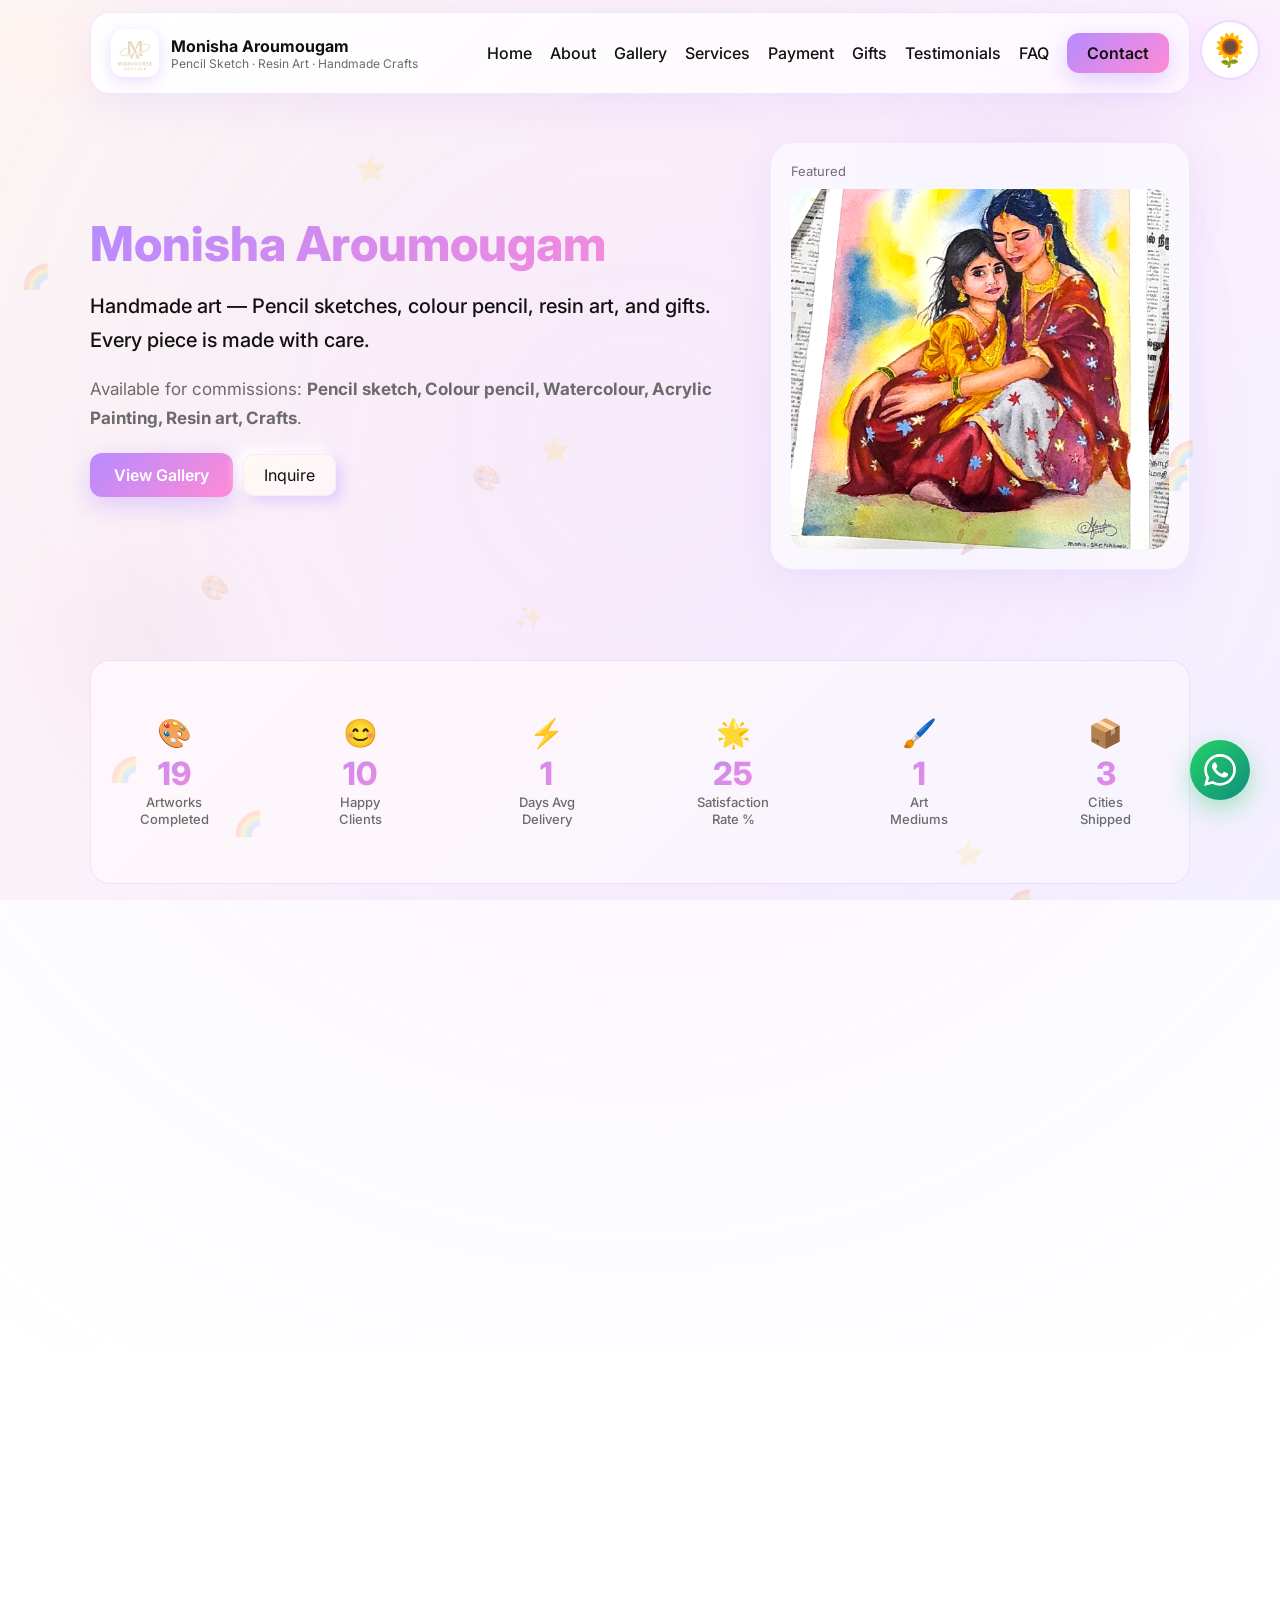
==== commit 06941d7a: "Add files via upload" ====
--- a/index.html
+++ b/index.html
@@ -232,7 +232,7 @@
         </div>
 
         <div class="card" data-cat="acrylic"
-          data-images="acrylic 33.jpeg, Acrylic-Image.webp, acrylic 31.jpeg, arcylic 32.jpeg">
+          data-images="acrylic 33.jpeg, Acrylic-Image.webp, acrylic 31.jpeg, acrylic-32.jpg">
           <img src="acrylic 33.jpeg" alt="Acrylic 1" loading="lazy" />
           <div class="meta">
             <div style="font-weight:600">Acrylic — Experiment</div>
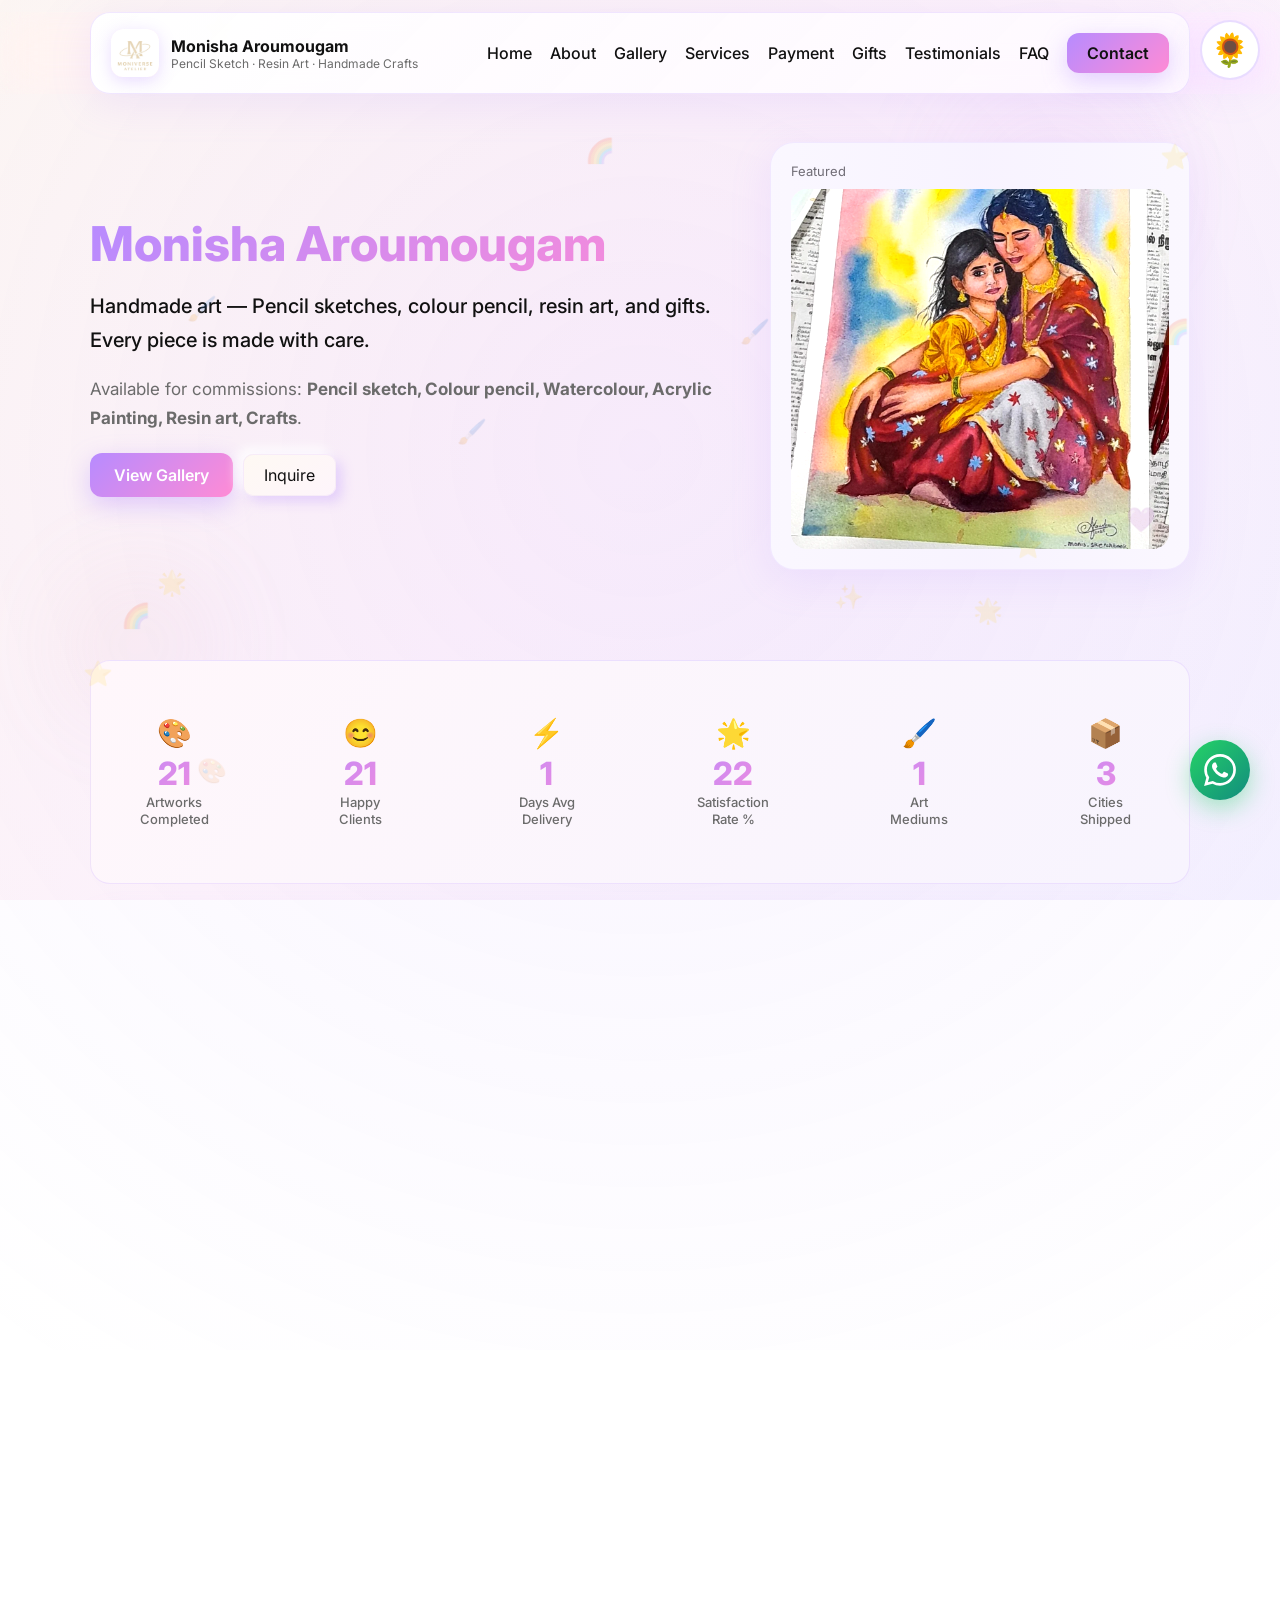
==== commit f9d274dd: "Add files via upload" ====
--- a/index.html
+++ b/index.html
@@ -137,12 +137,12 @@
       <div class="stats-grid">
         <div class="stat-item">
           <div class="stat-icon">🎨</div>
-          <div class="stat-number" data-target="75">0</div>
+          <div class="stat-number" data-target="95">0</div>
           <div class="stat-label">Artworks<br>Completed</div>
         </div>
         <div class="stat-item">
           <div class="stat-icon">😊</div>
-          <div class="stat-number" data-target="40">0</div>
+          <div class="stat-number" data-target="95">0</div>
           <div class="stat-label">Happy<br>Clients</div>
         </div>
         <div class="stat-item">
@@ -206,7 +206,8 @@
       <div class="grid" id="galleryGrid">
         <!-- Example cards - replace src with real images -->
 
-        <div class="card sketch-effect sketch-draw" data-cat="pencil">
+        <div class="card sketch-effect sketch-draw" data-cat="pencil"
+          data-images="Pencil-Image.webp, Pencil1-Image.jpeg, Pencil2-Image.jpeg, Pencil3-Image.jpeg, Pencil4-Image.jpeg, Pencil5-Image.jpeg, Pencil6-Image.jpeg, Pencil7-Image.jpeg, Pencil8-Image.jpeg, Pencil9-Image.jpeg, Pencil10-Image.jpeg">
           <img src="Pencil-Image.webp" alt="Pencil sketch 1" loading="lazy" />
           <div class="meta">
             <div style="font-weight:600">Pencil Sketch — Portrait</div>
@@ -223,7 +224,7 @@
         </div>
 
         <div class="card sketch-effect sketch-draw" data-cat="watercolour"
-          data-images="WaterColor2-Image.jpeg, WaterColor-Image.webp">
+          data-images="WaterColor2-Image.jpeg, WaterColor-Image.webp, WaterColor3-Image.jpeg, WaterColor4-Image.jpeg, WaterColor5-Image.jpeg, WaterColor6-Image.jpeg, WaterColor7-Image.jpeg">
           <img src="WaterColor2-Image.jpeg" alt="Watercolour 1" loading="lazy" />
           <div class="meta">
             <div style="font-weight:600">Watercolour — Commission</div>
@@ -232,7 +233,7 @@
         </div>
 
         <div class="card" data-cat="acrylic"
-          data-images="acrylic 33.jpeg, Acrylic-Image.webp, acrylic 31.jpeg, acrylic-32.jpg">
+          data-images="acrylic 33.jpeg, Acrylic-Image.webp, acrylic 31.jpeg, acrylic-32.jpg, acrylic 34.jpg, acrylic 35.jpeg">
           <img src="acrylic 33.jpeg" alt="Acrylic 1" loading="lazy" />
           <div class="meta">
             <div style="font-weight:600">Acrylic — Experiment</div>
@@ -240,7 +241,8 @@
           </div>
         </div>
 
-        <div class="card" data-cat="resin" data-images="ResinArt-Image.webp, ResinArt3-Image.jpeg">
+        <div class="card" data-cat="resin"
+          data-images="ResinArt-Image.webp, ResinArt3-Image.jpeg, ResinArt2-Image.webp, ResinArt4-Image.jpeg, ResinArt5-Image.jpeg, ResinArt6-Image.jpeg, ResinArt7-Image.jpeg, ResinArt8-Image.jpeg">
           <img src="ResinArt-Image.webp" alt="Resin art preview" loading="lazy" />
           <div class="meta">
             <div style="font-weight:600">Resin Coaster — Ocean theme</div>
@@ -249,10 +251,10 @@
         </div>
 
 
-        <div class="card" data-cat="craft">
+        <div class="card" data-cat="craft" data-images="Handmade-Image.webp, Handmade2-Image.jpeg">
           <img src="Handmade-Image.webp" alt="Handmade card 1" />
           <div class="meta">
-            <div style="font-weight:600">Handmade Card — Birthday</div>
+            <div style="font-weight:600">Handmade Crafts</div>
             <div class="badge">Craft</div>
           </div>
         </div>
@@ -599,7 +601,7 @@
           <div style="display:flex;gap:8px;align-items:center">
             <button type="submit">Send Inquiry</button>
             <div style="color:var(--muted);font-size:13px">
-              Or email: <a href="mailto:monissketchbook@gmail.com">monissketchbook@gmail.com</a>
+              Or email: <a href="mailto:moniverseatelier@gmail.com">moniverseatelier@gmail.com</a>
             </div>
           </div>
           <div id="formMsg" style="margin-top:8px;color:green;display:none"></div>
@@ -622,7 +624,7 @@
             </a>
 
             <!-- Email -->
-            <a href="mailto:monissketchbook@gmail.com?subject=Commission%20Inquiry&body=Hi%20Monisha,%0D%0A%0D%0AI%20would%20like%20to%20commission%20a%20sketch.%20Please%20let%20me%20know%20the%20details.%0D%0A%0D%0AThanks!"
+            <a href="mailto:moniverseatelier@gmail.com?subject=Commission%20Inquiry&body=Hi%20Monisha,%0D%0A%0D%0AI%20would%20like%20to%20commission%20a%20sketch.%20Please%20let%20me%20know%20the%20details.%0D%0A%0D%0AThanks!"
               aria-label="Email" class="social mail">
               <img src="https://cdn-icons-png.flaticon.com/512/732/732200.png" alt="Email" />
             </a>
